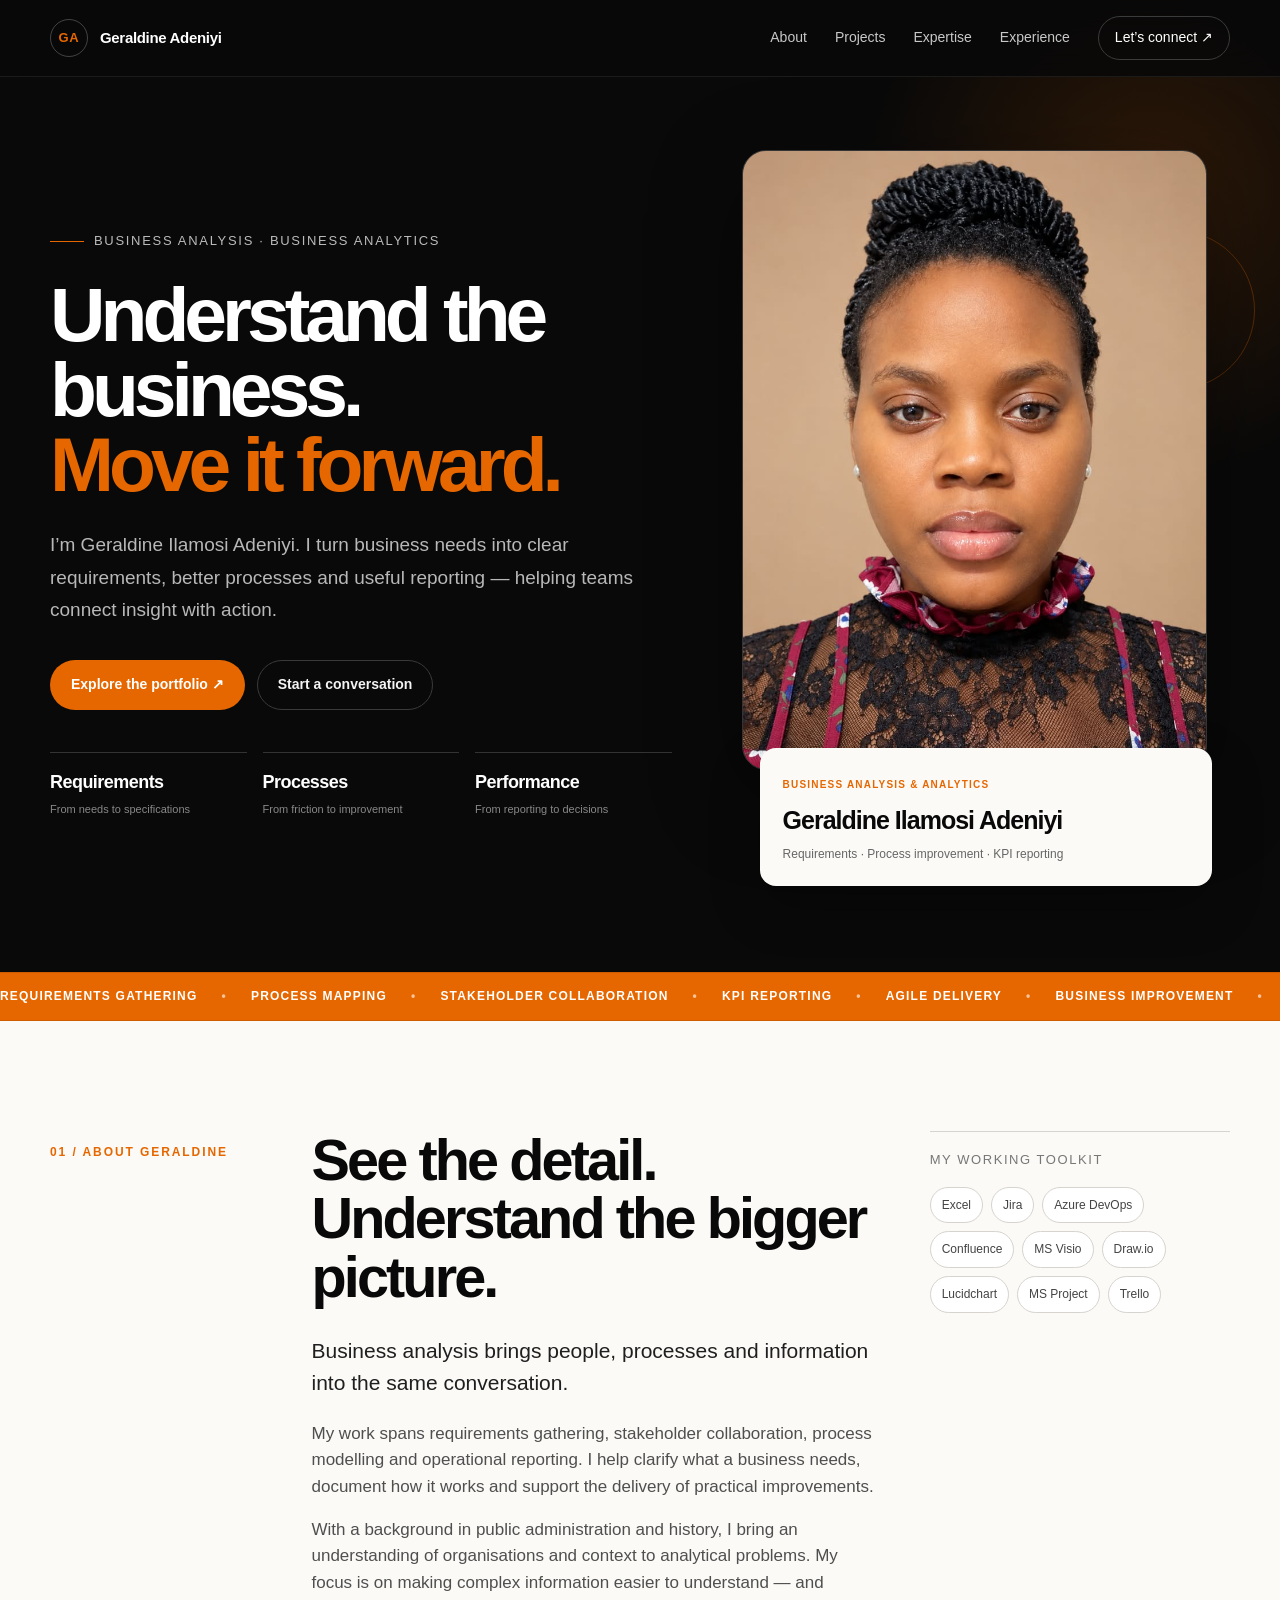
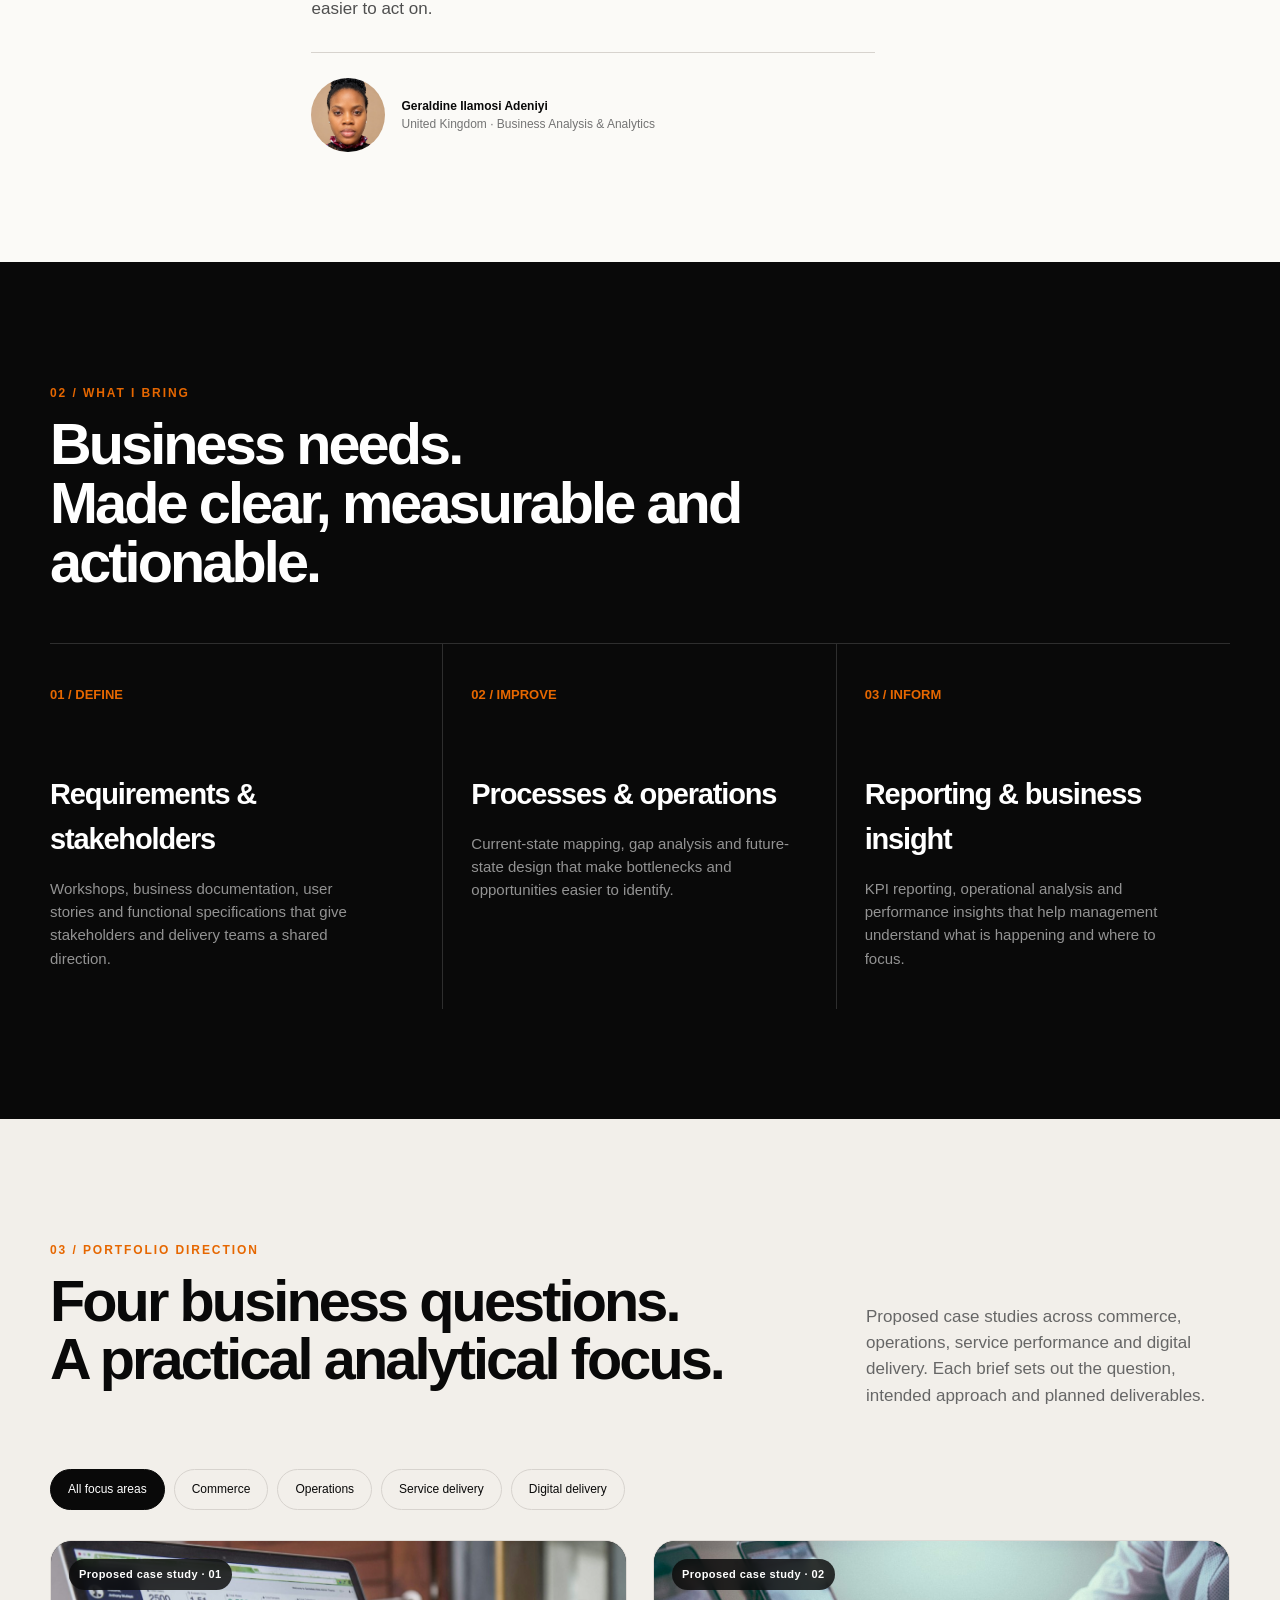
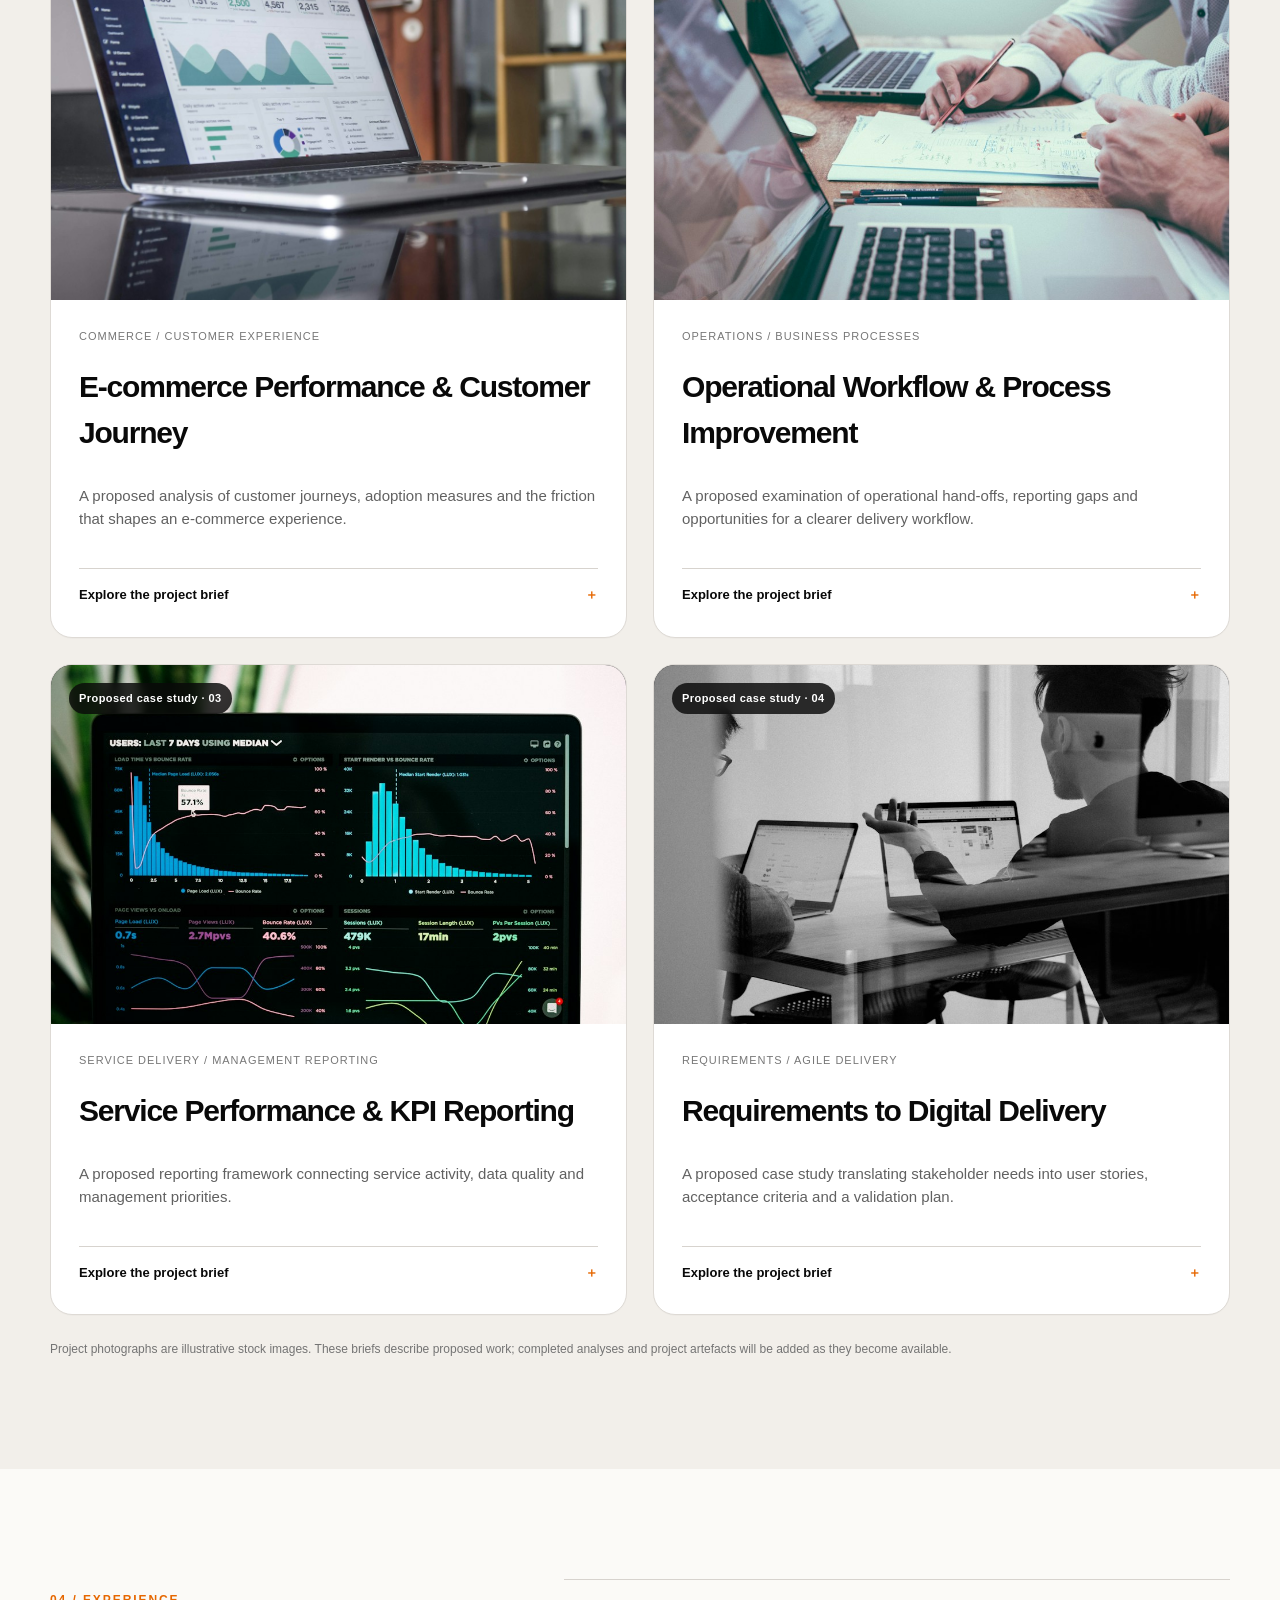
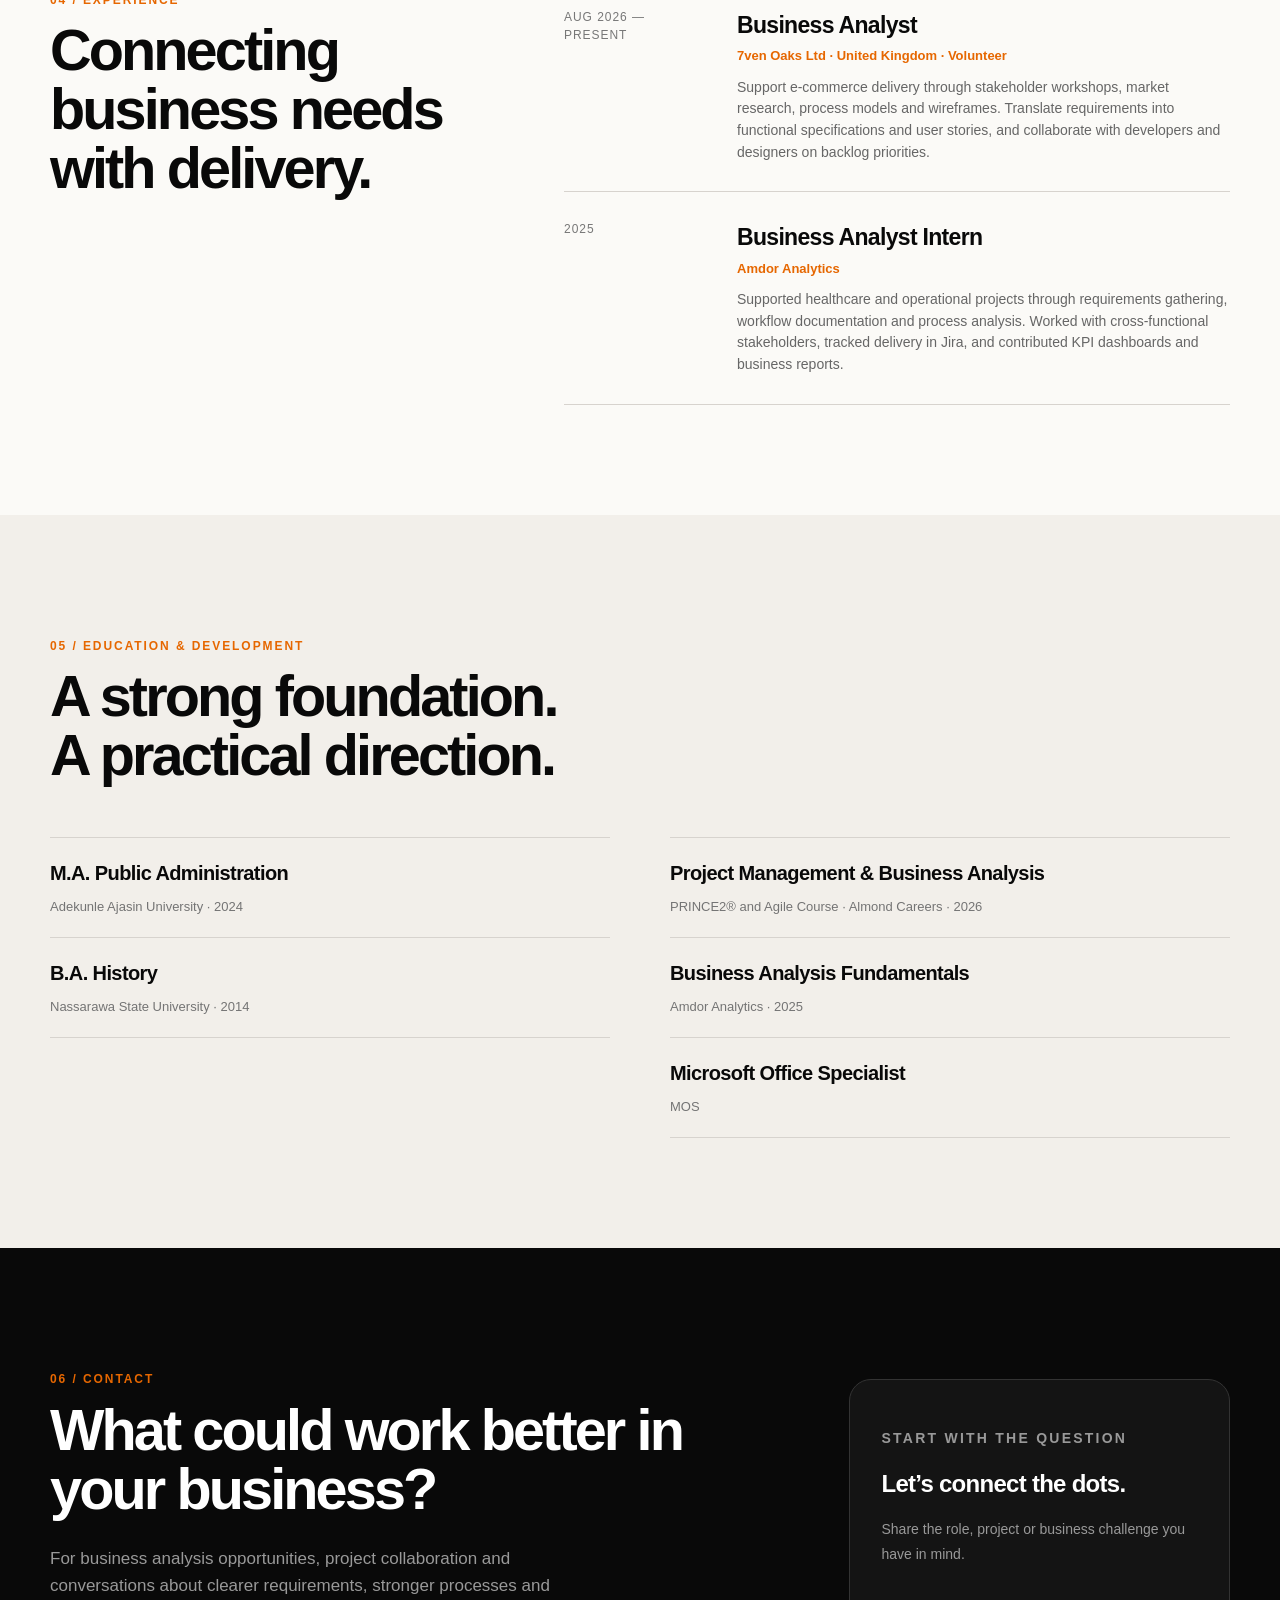
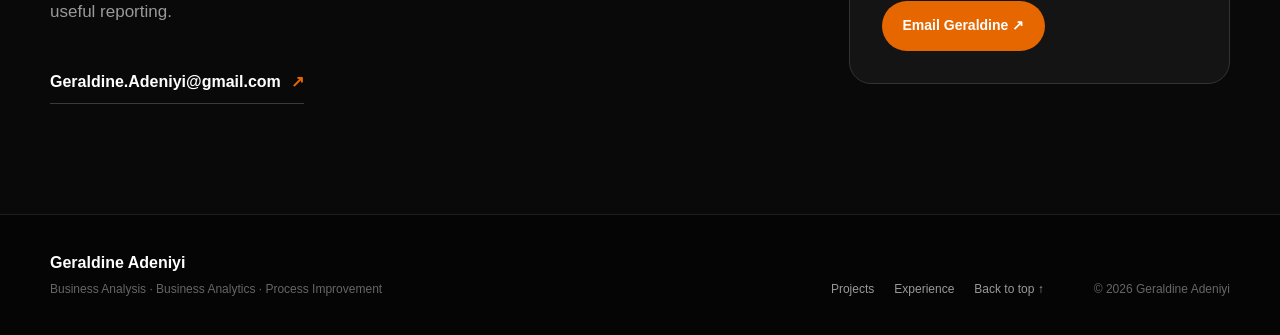
==== index.html @ 1b19dad3 "Add files via upload" ====
<!doctype html><html lang="en"><head><meta charset="utf-8"><meta name="viewport" content="width=device-width,initial-scale=1"><meta name="theme-color" content="#090909"><meta name="description" content="Geraldine Ilamosi Adeniyi — business analysis, process improvement and performance reporting. Connecting business needs with practical solutions."><title>Geraldine Adeniyi | Business Analysis & Analytics</title><link rel="icon" href="assets/favicon.svg" type="image/svg+xml"><link rel="stylesheet" href="styles.css"><script src="script.js" defer></script></head><body><a class="skip-link" href="#main">Skip to content</a><header class="site-header" id="top"><div class="shell nav-wrap"><a class="brand" href="#top"><span class="brand-mark">GA</span><span class="brand-name">Geraldine Adeniyi</span></a><button class="menu-toggle" type="button" aria-expanded="false" aria-controls="primary-nav" aria-label="Open navigation"><span></span><span></span></button><nav id="primary-nav" class="primary-nav" aria-label="Primary navigation"><a href="#about">About</a><a href="#work">Projects</a><a href="#expertise">Expertise</a><a href="#experience">Experience</a><a href="#contact" class="nav-cta">Let’s connect ↗</a></nav></div></header><main id="main"><section class="hero"><div class="shell hero-grid"><div class="hero-copy"><p class="eyebrow"><span></span> Business Analysis · Business Analytics</p><h1>Understand the business.<br><em>Move it forward.</em></h1><p class="hero-lede">I’m Geraldine Ilamosi Adeniyi. I turn business needs into clear requirements, better processes and useful reporting — helping teams connect insight with action.</p><div class="hero-actions"><a class="button button-primary" href="#work">Explore the portfolio ↗</a><a class="button button-ghost" href="#contact">Start a conversation</a></div><div class="hero-proof"><div><strong>Requirements</strong><span>From needs to specifications</span></div><div><strong>Processes</strong><span>From friction to improvement</span></div><div><strong>Performance</strong><span>From reporting to decisions</span></div></div></div><div class="hero-visual"><div class="portrait-frame"><img src="assets/geraldine-adeniyi.jpg" alt="Geraldine Ilamosi Adeniyi" fetchpriority="high" width="810" height="1080"></div><div class="hero-panel"><small>BUSINESS ANALYSIS & ANALYTICS</small><strong>Geraldine Ilamosi Adeniyi</strong><p>Requirements · Process improvement · KPI reporting</p></div><div class="hero-orbit hero-orbit-one"></div></div></div></section><section class="ticker" aria-label="Areas of expertise"><div class="ticker-track"><span>Requirements Gathering</span><b>•</b><span>Process Mapping</span><b>•</b><span>Stakeholder Collaboration</span><b>•</b><span>KPI Reporting</span><b>•</b><span>Agile Delivery</span><b>•</b><span>Business Improvement</span><b>•</b><span>Requirements Gathering</span><b>•</b><span>Process Mapping</span><b>•</b><span>Stakeholder Collaboration</span><b>•</b><span>KPI Reporting</span><b>•</b><span>Agile Delivery</span><b>•</b><span>Business Improvement</span><b>•</b></div></section><section class="section section-light" id="about"><div class="shell about-grid"><p class="section-kicker">01 / About Geraldine</p><div class="about-main"><h2>See the detail.<br>Understand the bigger picture.</h2><p class="lead">Business analysis brings people, processes and information into the same conversation.</p><p>My work spans requirements gathering, stakeholder collaboration, process modelling and operational reporting. I help clarify what a business needs, document how it works and support the delivery of practical improvements.</p><p>With a background in public administration and history, I bring an understanding of organisations and context to analytical problems. My focus is on making complex information easier to understand — and easier to act on.</p><div class="profile-slot"><img src="assets/geraldine-adeniyi.jpg" alt="Geraldine Ilamosi Adeniyi"><p><strong>Geraldine Ilamosi Adeniyi</strong>United Kingdom · Business Analysis & Analytics</p></div></div><aside class="about-aside"><p class="aside-title">My working toolkit</p><div class="chip-grid"><span>Excel</span><span>Jira</span><span>Azure DevOps</span><span>Confluence</span><span>MS Visio</span><span>Draw.io</span><span>Lucidchart</span><span>MS Project</span><span>Trello</span></div></aside></div></section><section id="expertise" class="section section-dark"><div class="shell"><div class="section-heading"><p class="section-kicker">02 / What I bring</p><h2>Business needs.<br>Made clear, measurable and actionable.</h2></div><div class="capability-grid"><article class="capability-card"><span class="card-index">01 / DEFINE</span><h3>Requirements & stakeholders</h3><p>Workshops, business documentation, user stories and functional specifications that give stakeholders and delivery teams a shared direction.</p></article><article class="capability-card"><span class="card-index">02 / IMPROVE</span><h3>Processes & operations</h3><p>Current-state mapping, gap analysis and future-state design that make bottlenecks and opportunities easier to identify.</p></article><article class="capability-card"><span class="card-index">03 / INFORM</span><h3>Reporting & business insight</h3><p>KPI reporting, operational analysis and performance insights that help management understand what is happening and where to focus.</p></article></div></div></section><section class="section section-cream" id="work"><div class="shell"><div class="section-heading split-heading"><div><p class="section-kicker">03 / Portfolio direction</p><h2>Four business questions.<br>A practical analytical focus.</h2></div><p>Proposed case studies across commerce, operations, service performance and digital delivery. Each brief sets out the question, intended approach and planned deliverables.</p></div><div class="filters" aria-label="Filter projects"><button class="active" data-filter="all" aria-pressed="true">All focus areas</button><button data-filter="commerce" aria-pressed="false">Commerce</button><button data-filter="operations" aria-pressed="false">Operations</button><button data-filter="service" aria-pressed="false">Service delivery</button><button data-filter="digital" aria-pressed="false">Digital delivery</button></div><div class="projects-grid project-showcase"><article class="project-card" data-category="commerce"><div class="project-image project-thumbnail"><img src="assets/business-analysis.jpg" alt="Laptop displaying analytical information beside business reports" loading="lazy"><span class="asset-badge">Proposed case study · 01</span></div><div class="project-body"><div class="project-meta"><span>Commerce / Customer experience</span></div><h3>E-commerce Performance & Customer Journey</h3><p>A proposed analysis of customer journeys, adoption measures and the friction that shapes an e-commerce experience.</p><details><summary>Explore the project brief <span>＋</span></summary><div class="brief"><span class="status">PROPOSED · NOT YET COMPLETED</span><h4>The business question</h4><p>How can an e-commerce team identify friction and prioritise changes that support adoption?</p><h4>Planned approach</h4><p>Investigate how customers move from discovery to purchase, and define the measures that help teams understand adoption and conversion.</p><h4>Planned deliverables</h4><p>Customer journey map; KPI framework; requirements catalogue; prioritised recommendations.</p></div></details></div></article><article class="project-card" data-category="operations"><div class="project-image project-thumbnail"><img src="assets/business-planning.jpg" alt="Professionals reviewing documents and business information" loading="lazy"><span class="asset-badge">Proposed case study · 02</span></div><div class="project-body"><div class="project-meta"><span>Operations / Business processes</span></div><h3>Operational Workflow & Process Improvement</h3><p>A proposed examination of operational hand-offs, reporting gaps and opportunities for a clearer delivery workflow.</p><details><summary>Explore the project brief <span>＋</span></summary><div class="brief"><span class="status">PROPOSED · NOT YET COMPLETED</span><h4>The business question</h4><p>Where are process delays occurring, and what information does management need to act?</p><h4>Planned approach</h4><p>Map an operational workflow, identify hand-offs and reporting gaps, and design a more consistent way to monitor delivery.</p><h4>Planned deliverables</h4><p>Current-state process map; gap analysis; future-state workflow; reporting specification.</p></div></details></div></article><article class="project-card" data-category="service"><div class="project-image project-thumbnail"><img src="assets/performance-reporting.jpg" alt="Computer screens showing charts and analytical reports" loading="lazy"><span class="asset-badge">Proposed case study · 03</span></div><div class="project-body"><div class="project-meta"><span>Service delivery / Management reporting</span></div><h3>Service Performance & KPI Reporting</h3><p>A proposed reporting framework connecting service activity, data quality and management priorities.</p><details><summary>Explore the project brief <span>＋</span></summary><div class="brief"><span class="status">PROPOSED · NOT YET COMPLETED</span><h4>The business question</h4><p>Which measures would give a service team a reliable picture of performance?</p><h4>Planned approach</h4><p>Develop a reporting framework that connects service activity, data quality and management decisions in a healthcare or service environment.</p><h4>Planned deliverables</h4><p>KPI definitions; data-quality checklist; dashboard wireframe; reporting cadence.</p></div></details></div></article><article class="project-card" data-category="digital"><div class="project-image project-thumbnail"><img src="assets/team-workshop.jpg" alt="Business team collaborating in a workshop" loading="lazy"><span class="asset-badge">Proposed case study · 04</span></div><div class="project-body"><div class="project-meta"><span>Requirements / Agile delivery</span></div><h3>Requirements to Digital Delivery</h3><p>A proposed case study translating stakeholder needs into user stories, acceptance criteria and a validation plan.</p><details><summary>Explore the project brief <span>＋</span></summary><div class="brief"><span class="status">PROPOSED · NOT YET COMPLETED</span><h4>The business question</h4><p>How can teams maintain alignment between stakeholder needs and the delivered product?</p><h4>Planned approach</h4><p>Structure a business need into clear requirements, user stories and acceptance criteria, with traceability through delivery and testing.</p><h4>Planned deliverables</h4><p>Stakeholder map; requirements matrix; user stories; acceptance criteria; UAT plan.</p></div></details></div></article></div><p class="project-note">Project photographs are illustrative stock images. These briefs describe proposed work; completed analyses and project artefacts will be added as they become available.</p></div></section><section class="section section-light" id="experience"><div class="shell experience-grid"><div class="section-heading"><p class="section-kicker">04 / Experience</p><h2>Connecting business needs with delivery.</h2></div><div class="timeline"><article class="timeline-item"><div class="timeline-date">Aug 2026 — Present</div><div><h3>Business Analyst</h3><p class="org">7ven Oaks Ltd · United Kingdom · Volunteer</p><p>Support e-commerce delivery through stakeholder workshops, market research, process models and wireframes. Translate requirements into functional specifications and user stories, and collaborate with developers and designers on backlog priorities.</p></div></article><article class="timeline-item"><div class="timeline-date">2025</div><div><h3>Business Analyst Intern</h3><p class="org">Amdor Analytics</p><p>Supported healthcare and operational projects through requirements gathering, workflow documentation and process analysis. Worked with cross-functional stakeholders, tracked delivery in Jira, and contributed KPI dashboards and business reports.</p></div></article></div></div></section><section class="section section-cream" id="learning"><div class="shell"><div class="section-heading"><p class="section-kicker">05 / Education & development</p><h2>A strong foundation.<br>A practical direction.</h2></div><div class="learning-grid"><div class="learning-list"><article><h3>M.A. Public Administration</h3><p>Adekunle Ajasin University · 2024</p></article><article><h3>B.A. History</h3><p>Nassarawa State University · 2014</p></article></div><div class="learning-list"><article><h3>Project Management & Business Analysis</h3><p>PRINCE2® and Agile Course · Almond Careers · 2026</p></article><article><h3>Business Analysis Fundamentals</h3><p>Amdor Analytics · 2025</p></article><article><h3>Microsoft Office Specialist</h3><p>MOS</p></article></div></div></div></section><section class="section contact-section" id="contact"><div class="shell contact-grid"><div class="contact-copy"><p class="section-kicker">06 / Contact</p><h2>What could work better in your business?</h2><p>For business analysis opportunities, project collaboration and conversations about clearer requirements, stronger processes and useful reporting.</p><a class="contact-email" href="mailto:Geraldine.Adeniyi@gmail.com">Geraldine.Adeniyi@gmail.com <span>↗</span></a></div><div class="contact-card"><p class="section-kicker">Start with the question</p><h3>Let’s connect the dots.</h3><p>Share the role, project or business challenge you have in mind.</p><a class="button button-primary" href="mailto:Geraldine.Adeniyi@gmail.com">Email Geraldine ↗</a></div></div></section></main><footer class="site-footer"><div class="shell footer-grid"><div><strong>Geraldine Adeniyi</strong><p>Business Analysis · Business Analytics · Process Improvement</p></div><div class="footer-links"><a href="#work">Projects</a><a href="#experience">Experience</a><a href="#top">Back to top ↑</a></div><p class="copyright">© <span id="year">2026</span> Geraldine Adeniyi</p></div></footer></body></html>
---- styles.css ----
:root{
  --ink:#090909;
  --ink-soft:#141414;
  --charcoal:#232323;
  --muted:#747474;
  --line:#d7d3ce;
  --cream:#f2efea;
  --paper:#fbfaf7;
  --white:#ffffff;
  --accent:#e66700;
  --accent-deep:#b84b00;
  --accent-soft:#f6dcc8;
  --radius:22px;
  --shadow:0 18px 60px rgba(0,0,0,.12);
  --shell:min(1180px,calc(100% - 40px));
}
*{box-sizing:border-box}
html{scroll-behavior:smooth}
body{margin:0;background:var(--paper);color:var(--ink);font-family:Inter,ui-sans-serif,-apple-system,BlinkMacSystemFont,"Segoe UI",Roboto,Helvetica,Arial,sans-serif;line-height:1.55;-webkit-font-smoothing:antialiased}
img{display:block;max-width:100%}
a{color:inherit;text-decoration:none}
button,input,textarea,select{font:inherit}
button{color:inherit}
.shell{width:var(--shell);margin-inline:auto}
.skip-link{position:fixed;left:16px;top:-80px;z-index:9999;background:var(--accent);color:#fff;padding:10px 14px;border-radius:9px}.skip-link:focus{top:16px}

.site-header{position:fixed;inset:0 0 auto;z-index:100;background:rgba(9,9,9,.88);backdrop-filter:blur(18px);border-bottom:1px solid rgba(255,255,255,.08)}
.nav-wrap{height:76px;display:flex;align-items:center;justify-content:space-between;gap:30px}
.brand{display:flex;align-items:center;gap:12px;color:#fff;font-weight:750;letter-spacing:-.02em}.brand-mark{display:grid;place-items:center;width:38px;height:38px;border:1px solid rgba(255,255,255,.24);border-radius:50%;color:var(--accent);font-size:13px;letter-spacing:.06em}.brand-name{font-size:15px}
.primary-nav{display:flex;align-items:center;gap:28px;color:#c8c8c8;font-size:14px}.primary-nav a{transition:.25s}.primary-nav a:hover{color:#fff}.nav-cta{border:1px solid #3b3b3b;padding:10px 16px;border-radius:999px;color:#fff!important}.nav-cta:hover{border-color:var(--accent)!important}
.menu-toggle{display:none;background:none;border:0;width:44px;height:44px;place-items:center;padding:0}.menu-toggle span{display:block;width:21px;height:1px;background:#fff;margin:5px auto}

.hero{min-height:820px;background:var(--ink);color:#fff;padding:150px 0 86px;position:relative;overflow:hidden}.hero:before{content:"";position:absolute;width:620px;height:620px;border-radius:50%;background:radial-gradient(circle,rgba(230,103,0,.17),transparent 66%);right:-180px;top:-120px}.hero-grid{display:grid;grid-template-columns:1.12fr .88fr;align-items:center;gap:70px;position:relative;z-index:1}.eyebrow{display:flex;align-items:center;gap:10px;color:#bbb;font-size:13px;text-transform:uppercase;letter-spacing:.13em}.eyebrow span{width:34px;height:1px;background:var(--accent)}
.hero h1{font-size:clamp(52px,6.3vw,88px);line-height:.98;letter-spacing:-.065em;max-width:850px;margin:25px 0 27px;font-weight:650}.hero h1 em{font-style:normal;color:var(--accent)}.hero-lede{max-width:720px;color:#b8b8b8;font-size:19px;line-height:1.7}.hero-actions{display:flex;gap:12px;margin:34px 0 42px;flex-wrap:wrap}.button{display:inline-flex;align-items:center;justify-content:center;gap:9px;border-radius:999px;padding:13px 20px;border:1px solid transparent;cursor:pointer;font-weight:700;font-size:14px;transition:.25s}.button-primary{background:var(--accent);color:#fff}.button-primary:hover{background:#ff7600;transform:translateY(-1px)}.button-ghost{border-color:#3a3a3a;color:#f4f4f4}.button-ghost:hover{border-color:#666;background:#171717}.hero-proof{display:grid;grid-template-columns:repeat(3,1fr);gap:16px;max-width:650px}.hero-proof div{border-top:1px solid #333;padding-top:16px}.hero-proof strong{display:block;font-size:22px;letter-spacing:-.03em}.hero-proof span{display:block;color:#888;font-size:12px;margin-top:4px}
.hero-visual{position:relative;min-height:590px}.portrait-frame{height:590px;border-radius:190px 190px 26px 26px;overflow:hidden;border:1px solid #343434;background:#1a1a1a;position:relative;z-index:2;box-shadow:0 25px 90px rgba(0,0,0,.38)}.portrait-frame img{width:100%;height:100%;object-fit:cover;object-position:center 20%}.availability{position:absolute;z-index:4;bottom:22px;left:-28px;background:#fff;color:#111;padding:12px 16px;border-radius:999px;font-size:12px;font-weight:700;box-shadow:var(--shadow);display:flex;align-items:center;gap:8px}.availability i{width:8px;height:8px;background:var(--accent);border-radius:50%;box-shadow:0 0 0 5px rgba(230,103,0,.12)}.hero-orbit{position:absolute;border:1px solid rgba(230,103,0,.3);border-radius:50%;z-index:1}.hero-orbit-one{width:160px;height:160px;right:-45px;top:100px}.hero-orbit-two{width:80px;height:80px;left:-30px;top:30px}

.ticker{overflow:hidden;background:var(--accent);color:#fff;border-block:1px solid rgba(0,0,0,.1)}.ticker-track{display:flex;gap:24px;align-items:center;white-space:nowrap;width:max-content;padding:14px 0;animation:ticker 38s linear infinite;text-transform:uppercase;font-size:12px;font-weight:800;letter-spacing:.1em}.ticker-track b{opacity:.6}@keyframes ticker{to{transform:translateX(-50%)}}
.section{padding:110px 0}.section-light{background:var(--paper)}.section-dark{background:var(--ink);color:#fff}.section-cream{background:var(--cream)}.section-kicker{font-size:12px;font-weight:800;text-transform:uppercase;letter-spacing:.16em;color:var(--accent)}
.about-grid{display:grid;grid-template-columns:.55fr 1.5fr .8fr;gap:55px;align-items:start}.about-main h2,.section-heading h2,.founder-copy h2,.contact-copy h2{font-size:clamp(40px,4.5vw,64px);line-height:1.02;letter-spacing:-.05em;margin:0 0 28px}.about-main p{font-size:17px;color:#4f4f4f;max-width:790px}.about-main .lead{font-size:21px;color:#1f1f1f}.about-main a{color:var(--accent);font-weight:750}.about-aside{border-top:1px solid var(--line);padding-top:18px}.aside-title{margin:0 0 17px;font-size:13px;text-transform:uppercase;letter-spacing:.12em;color:#777}.chip-grid{display:flex;flex-wrap:wrap;gap:8px}.chip-grid span{border:1px solid #d7d3ce;background:#fff;border-radius:999px;padding:8px 11px;font-size:12px;color:#444}
.section-heading{max-width:850px;margin-bottom:52px}.section-dark .section-heading h2{color:#fff}.capability-grid{display:grid;grid-template-columns:repeat(3,1fr);border-top:1px solid #2e2e2e}.capability-card{padding:38px 28px 24px 0;border-right:1px solid #2e2e2e;min-height:290px}.capability-card+ .capability-card{padding-left:28px}.capability-card:last-child{border-right:0}.card-index{color:var(--accent);font-weight:800;font-size:13px}.capability-card h3{font-size:29px;letter-spacing:-.04em;margin:65px 0 14px}.capability-card p{color:#939393;font-size:15px;max-width:330px}
.split-heading{display:grid;grid-template-columns:1.35fr .65fr;gap:60px;max-width:none;align-items:end}.split-heading p:last-child{color:#666;font-size:17px;margin:0 0 8px}.projects-grid{display:grid;grid-template-columns:repeat(2,1fr);gap:24px}.project-card{background:#fff;border:1px solid #dedad5;border-radius:var(--radius);overflow:hidden;box-shadow:0 1px 0 rgba(0,0,0,.02);transition:.25s}.project-card:hover{transform:translateY(-3px);box-shadow:0 24px 60px rgba(31,23,14,.10)}.project-featured{grid-column:1/-1;display:grid;grid-template-columns:1.25fr .75fr}.project-wide{grid-column:1/-1;display:grid;grid-template-columns:.95fr 1.05fr}.project-image{position:relative;background:#e8e5e0;min-height:310px;display:block;overflow:hidden}.project-featured .project-image,.project-wide .project-image{min-height:420px}.project-image img{width:100%;height:100%;object-fit:cover;transition:transform .5s}.project-card:hover .project-image img{transform:scale(1.015)}.project-image-health img{object-fit:contain;background:#fff;padding:18px}.live-badge,.asset-badge{position:absolute;left:18px;top:18px;border-radius:999px;padding:7px 10px;font-size:11px;font-weight:800;letter-spacing:.04em}.live-badge{background:var(--accent);color:#fff}.asset-badge{background:rgba(9,9,9,.82);color:#fff;backdrop-filter:blur(6px)}.project-body{padding:28px 28px 31px}.project-meta{display:flex;justify-content:space-between;gap:15px;color:#777;font-size:11px;text-transform:uppercase;letter-spacing:.09em}.project-body h3{font-size:30px;letter-spacing:-.04em;margin:19px 0 12px}.project-body p{color:#616161;font-size:15px}.text-link{display:inline-flex;align-items:center;gap:8px;margin-top:8px;font-size:13px;font-weight:800}.text-link span{color:var(--accent);font-size:18px}
.service-groups{display:grid;grid-template-columns:1fr 1fr;gap:22px}.service-group{border:1px solid var(--line);border-radius:var(--radius);padding:32px;background:#fff;min-height:330px}.service-primary{display:flex;flex-direction:column}.service-label{color:var(--accent);font-size:11px;font-weight:800;text-transform:uppercase;letter-spacing:.14em;margin:0}.service-group h3{font-size:35px;letter-spacing:-.04em;margin:50px 0 14px}.service-group>p:not(.service-label){color:#666;max-width:470px}.service-button{margin-top:auto;border:0;border-top:1px solid var(--line);background:transparent;text-align:left;padding:18px 0 0;font-weight:800;cursor:pointer;display:flex;justify-content:space-between}.service-button span{color:var(--accent)}.standalones{grid-column:1/-1;min-height:auto}.standalone-list{margin-top:20px;border-top:1px solid var(--line)}.standalone-list button{width:100%;display:flex;align-items:center;justify-content:space-between;padding:21px 0;border:0;border-bottom:1px solid var(--line);background:none;cursor:pointer;text-align:left;font-size:24px;letter-spacing:-.025em}.standalone-list button:hover span{color:var(--accent)}.standalone-list b{font-size:11px;color:#aaa;letter-spacing:.12em}
.founder-section{background:var(--accent);color:#fff}.founder-grid{display:grid;grid-template-columns:.45fr 1.55fr;gap:70px}.founder-badge{width:150px;height:150px;border:1px solid rgba(255,255,255,.45);border-radius:50%;display:grid;place-items:center;text-transform:uppercase;letter-spacing:.12em;font-size:12px}.founder-copy .section-kicker{color:#1c1c1c}.founder-copy p{max-width:760px;font-size:19px;color:#ffe8d8}.founder-copy .button{background:#111;margin-top:18px}.founder-copy .button:hover{background:#262626}
.experience-grid{display:grid;grid-template-columns:.8fr 1.2fr;gap:70px}.timeline{border-top:1px solid var(--line)}.timeline-item{display:grid;grid-template-columns:145px 1fr;gap:28px;border-bottom:1px solid var(--line);padding:28px 0}.timeline-date{font-size:12px;color:#777;text-transform:uppercase;letter-spacing:.08em}.timeline h3{font-size:23px;letter-spacing:-.03em;margin:0 0 3px}.timeline .org{color:var(--accent);font-weight:700;margin:0 0 10px;font-size:13px}.timeline p{color:#666;font-size:14px;margin:0;max-width:600px}
.contact-section{background:var(--ink);color:#fff}.contact-grid{display:grid;grid-template-columns:.9fr 1.1fr;gap:90px}.contact-copy p:not(.section-kicker){color:#999;font-size:17px;max-width:540px}.contact-email{display:inline-flex;gap:10px;margin-top:28px;color:#fff;font-weight:800;border-bottom:1px solid #3a3a3a;padding-bottom:8px}.contact-email span{color:var(--accent)}.contact-form{display:grid;grid-template-columns:1fr 1fr;gap:18px}.contact-form label{display:grid;gap:8px;color:#aaa;font-size:12px}.contact-form label:nth-of-type(3),.contact-form label:nth-of-type(4){grid-column:1/-1}.contact-form input,.contact-form select,.contact-form textarea{width:100%;background:#141414;border:1px solid #333;border-radius:12px;color:#fff;padding:13px 14px;outline:none}.contact-form textarea{resize:vertical;min-height:145px}.contact-form input:focus,.contact-form select:focus,.contact-form textarea:focus{border-color:var(--accent)}.form-submit{grid-column:1/-1;border:0;justify-content:space-between}.form-note{grid-column:1/-1;color:#727272;font-size:11px}.form-note a{color:#bfbfbf;text-decoration:underline}.hp{position:absolute!important;left:-9999px!important;opacity:0!important}
.site-footer{background:#050505;color:#fff;border-top:1px solid #1d1d1d;padding:36px 0}.footer-grid{display:grid;grid-template-columns:1fr auto auto;align-items:end;gap:50px}.footer-grid strong{font-size:16px}.footer-grid p{color:#666;font-size:12px;margin:4px 0 0}.footer-links{display:flex;gap:20px;color:#999;font-size:12px}.footer-links a:hover{color:var(--accent)}.copyright{white-space:nowrap}
.reveal{opacity:0;transform:translateY(18px);transition:opacity .65s ease,transform .65s ease}.reveal.visible{opacity:1;transform:none}

@media (max-width:980px){
  :root{--shell:min(100% - 32px,760px)}
  .menu-toggle{display:block}.primary-nav{position:absolute;top:76px;left:0;right:0;background:#0d0d0d;border-top:1px solid #272727;padding:22px 24px 28px;display:none;flex-direction:column;align-items:flex-start}.primary-nav.open{display:flex}.nav-cta{margin-top:4px}
  .hero{padding-top:130px}.hero-grid{grid-template-columns:1fr;gap:45px}.hero-copy{order:1}.hero-visual{order:0;max-width:460px;margin-inline:auto;width:100%;min-height:480px}.portrait-frame{height:480px}.hero-proof{max-width:none}
  .about-grid{grid-template-columns:1fr;gap:30px}.about-aside{margin-top:10px}.capability-grid{grid-template-columns:1fr}.capability-card,.capability-card+.capability-card{border-right:0;border-bottom:1px solid #2e2e2e;padding:30px 0;min-height:auto}.capability-card:last-child{border-bottom:0}.capability-card h3{margin-top:38px}
  .split-heading{grid-template-columns:1fr;gap:18px}.projects-grid{grid-template-columns:1fr}.project-featured,.project-wide{grid-column:auto;display:block}.project-featured .project-image,.project-wide .project-image{min-height:340px}.service-groups{grid-template-columns:1fr}.standalones{grid-column:auto}.founder-grid,.experience-grid,.contact-grid{grid-template-columns:1fr}.founder-badge{width:110px;height:110px}.contact-grid{gap:45px}.footer-grid{grid-template-columns:1fr;gap:20px;align-items:start}
}
@media (max-width:640px){
  :root{--shell:calc(100% - 28px);--radius:18px}.section{padding:78px 0}.brand-name{display:none}.hero{min-height:auto;padding:115px 0 64px}.hero h1{font-size:50px}.hero-lede{font-size:17px}.hero-proof{grid-template-columns:1fr 1fr}.hero-proof div:last-child{grid-column:1/-1}.hero-visual{min-height:390px}.portrait-frame{height:390px;border-radius:120px 120px 20px 20px}.availability{left:10px;bottom:14px;max-width:92%}.about-main h2,.section-heading h2,.founder-copy h2,.contact-copy h2{font-size:40px}.about-main .lead{font-size:18px}.project-image,.project-featured .project-image,.project-wide .project-image{min-height:235px}.project-body{padding:23px 20px}.project-body h3{font-size:26px}.service-group{padding:24px}.service-group h3{font-size:30px}.standalone-list button{font-size:20px}.timeline-item{grid-template-columns:1fr;gap:10px}.contact-form{grid-template-columns:1fr}.contact-form label,.contact-form label:nth-of-type(3),.contact-form label:nth-of-type(4),.form-submit,.form-note{grid-column:1}.footer-links{flex-wrap:wrap}.ticker-track{animation-duration:28s}
}
@media (prefers-reduced-motion:reduce){html{scroll-behavior:auto}.ticker-track{animation:none}.reveal{opacity:1;transform:none;transition:none}}

.project-showcase{grid-template-columns:repeat(2,minmax(0,1fr));gap:26px}
.project-showcase .project-card{display:flex;flex-direction:column}
.project-showcase .project-image{min-height:0;aspect-ratio:16/9;background:#111}
.project-thumbnail img{width:100%;height:100%;object-fit:cover;padding:0;background:transparent}
.project-open{position:absolute;right:18px;bottom:18px;background:#fff;color:#111;padding:8px 11px;border-radius:999px;font-size:11px;font-weight:850;opacity:0;transform:translateY(4px);transition:.25s;box-shadow:0 8px 24px rgba(0,0,0,.14)}
.project-thumbnail:hover .project-open{opacity:1;transform:none}
.project-showcase .project-body{display:flex;flex-direction:column;flex:1}
.project-showcase .text-link{margin-top:auto;padding-top:12px}
.cv-section{background:#111;color:#fff;position:relative;overflow:hidden}
.cv-section:before{content:"";position:absolute;width:520px;height:520px;border-radius:50%;right:-180px;top:-220px;background:radial-gradient(circle,rgba(230,103,0,.2),transparent 67%)}
.cv-grid{display:grid;grid-template-columns:1.25fr .75fr;gap:70px;align-items:center;position:relative;z-index:1}
.cv-copy h2{font-size:clamp(40px,4.5vw,64px);line-height:1.02;letter-spacing:-.05em;margin:0 0 24px}
.cv-copy>p:not(.section-kicker){max-width:720px;color:#aaa;font-size:18px}
.role-pills{display:flex;flex-wrap:wrap;gap:9px;margin-top:30px}
.role-pills span{border:1px solid #343434;background:#181818;color:#ddd;border-radius:999px;padding:9px 13px;font-size:12px}
.cv-card{background:#f4f0eb;color:#111;border-radius:24px;padding:34px;min-height:320px;display:flex;flex-direction:column;box-shadow:0 30px 90px rgba(0,0,0,.28)}
.cv-card-label{margin:0 0 auto;color:var(--accent);font-size:11px;text-transform:uppercase;letter-spacing:.15em;font-weight:850}
.cv-card strong{display:block;font-size:31px;letter-spacing:-.04em;margin-bottom:5px}
.cv-card>span{color:#707070;font-size:13px}
.cv-card .button{margin-top:38px;justify-content:space-between}
.cv-card .button b{font-size:18px}
@media (max-width:980px){.project-showcase{grid-template-columns:1fr}.cv-grid{grid-template-columns:1fr}.cv-card{min-height:260px;max-width:560px}.project-open{opacity:1;transform:none}}
@media (max-width:640px){.project-showcase{gap:18px}.cv-card{padding:26px;min-height:240px}.cv-card strong{font-size:27px}.project-open{right:12px;bottom:12px}}

html{scroll-padding-top:95px}a:focus-visible,button:focus-visible,summary:focus-visible{outline:3px solid var(--accent);outline-offset:5px}.reveal{opacity:1;transform:none}.hero-visual{min-height:540px}.portrait-frame{height:540px;border-radius:24px}.portrait-frame img{object-position:center}.visual-caption{position:absolute;top:20px;left:20px;z-index:4;background:#090909b8;color:white;padding:8px 12px;border-radius:20px;font-size:10px;letter-spacing:.08em}.hero-panel{position:absolute;bottom:26px;left:-32px;right:25px;z-index:4;padding:24px;background:#fbfaf7;color:#090909;border-radius:16px;box-shadow:0 20px 50px #0004}.hero-panel small{color:#e66700;font-size:10px;font-weight:800;letter-spacing:.12em}.hero-panel strong{display:block;font-size:25px;line-height:1.15;letter-spacing:-1px;margin:10px 0}.hero-panel p{font-size:12px;color:#666;margin:0}.hero h1{font-size:clamp(50px,6vw,83px)}.photo-note{position:absolute;top:60px;left:20px;color:#fff;background:#090909a0;padding:6px 10px;font-size:9px;border-radius:20px}.hero-proof strong{font-size:18px}.hero-proof span{font-size:11px}.project-showcase .project-image{aspect-ratio:16/10}.project-image img{position:absolute;inset:0}.project-body details{border-top:1px solid var(--line);margin-top:23px;padding-top:16px}.project-body summary{font-size:13px;font-weight:700;cursor:pointer;list-style:none;display:flex;justify-content:space-between}.project-body summary::-webkit-details-marker{display:none}.project-body summary span{color:var(--accent)}.brief{padding-top:20px}.brief h4{font-size:13px;margin:20px 0 8px}.brief p{font-size:13px;line-height:1.75}.status{font-size:10px;color:#b84b00;font-weight:700;letter-spacing:.04em}.filters{display:flex;gap:9px;flex-wrap:wrap;margin-bottom:30px}.filters button{border:1px solid #d7d3ce;background:transparent;border-radius:30px;padding:10px 17px;font-size:12px;cursor:pointer}.filters button.active{background:#090909;color:white;border-color:#090909}.project-card[hidden]{display:none}.project-note{font-size:12px;color:#747474;margin:25px 0 0}.learning-grid{display:grid;grid-template-columns:1fr 1fr;gap:60px}.learning-list{border-top:1px solid var(--line)}.learning-list article{padding:20px 0;border-bottom:1px solid var(--line)}.learning-list h3{font-size:20px;letter-spacing:-.03em;margin:0 0 8px}.learning-list p{font-size:13px;color:#747474;margin:0}.contact-grid{grid-template-columns:1.3fr .7fr;align-items:center}.contact-card{padding:32px;border:1px solid #333;border-radius:22px;background:#141414}.contact-card h3{font-size:24px;letter-spacing:-.03em;margin:0 0 15px}.contact-card p{font-size:14px;color:#999;line-height:1.8}.contact-card .button{margin-top:20px}.profile-slot{display:flex;align-items:center;gap:16px;margin-top:30px;padding-top:25px;border-top:1px solid var(--line)}.profile-slot img{height:64px;width:64px;object-fit:cover;border-radius:50%;filter:grayscale(1)}.profile-slot p{font-size:12px;margin:0!important;color:#747474}.profile-slot strong{display:block;color:#090909}.section-heading h2{max-width:800px}.asset-badge{max-width:calc(100% - 36px)}@media(max-width:980px){.hero-copy{order:0}.hero-visual{order:1;max-width:none;min-height:450px}.portrait-frame{height:450px;border-radius:22px}.hero-panel{left:22px;right:22px}.learning-grid{grid-template-columns:1fr;gap:35px}.contact-grid{grid-template-columns:1fr}}@media(max-width:640px){.hero-visual{min-height:380px}.portrait-frame{height:380px}.hero-panel{padding:20px;bottom:18px;left:15px;right:15px}.hero-panel strong{font-size:23px}.hero h1{font-size:51px}.hero-proof{grid-template-columns:repeat(3,1fr);gap:10px}.hero-proof div:last-child{grid-column:auto}.hero-proof strong{font-size:14px}.hero-proof span{font-size:10px}.brand-name{display:block;font-size:13px}.hero-lede{font-size:16px}.contact-email{font-size:14px}.project-showcase .project-image{min-height:0;aspect-ratio:16/10}.contact-card{padding:25px}.filters button{font-size:11px;padding:9px 12px}}

/* Portrait integration */
.hero-visual{min-height:0}.portrait-frame{height:auto;aspect-ratio:3/4;max-height:620px;border-radius:24px}.portrait-frame img{width:100%;height:100%;object-fit:cover;object-position:center top}.hero-panel{position:relative;bottom:auto;left:auto;right:auto;margin:-22px 18px 0;padding:23px;z-index:4}.hero-panel strong{font-size:25px}.profile-slot img{filter:none;object-position:center 30%;height:74px;width:74px}.hero-orbit-one{right:-25px;top:80px}@media(max-width:980px){.hero-visual{max-width:460px;margin-inline:auto;width:100%;min-height:0}.portrait-frame{height:auto;max-height:none}.hero-panel{left:auto;right:auto;bottom:auto;margin:-20px 15px 0}}@media(max-width:640px){.hero-visual{min-height:0;max-width:400px}.portrait-frame{height:auto;aspect-ratio:3/4;border-radius:20px}.hero-panel{padding:20px;margin:-18px 12px 0;bottom:auto;left:auto;right:auto}.hero-panel strong{font-size:23px}.hero-panel p{font-size:11px}}
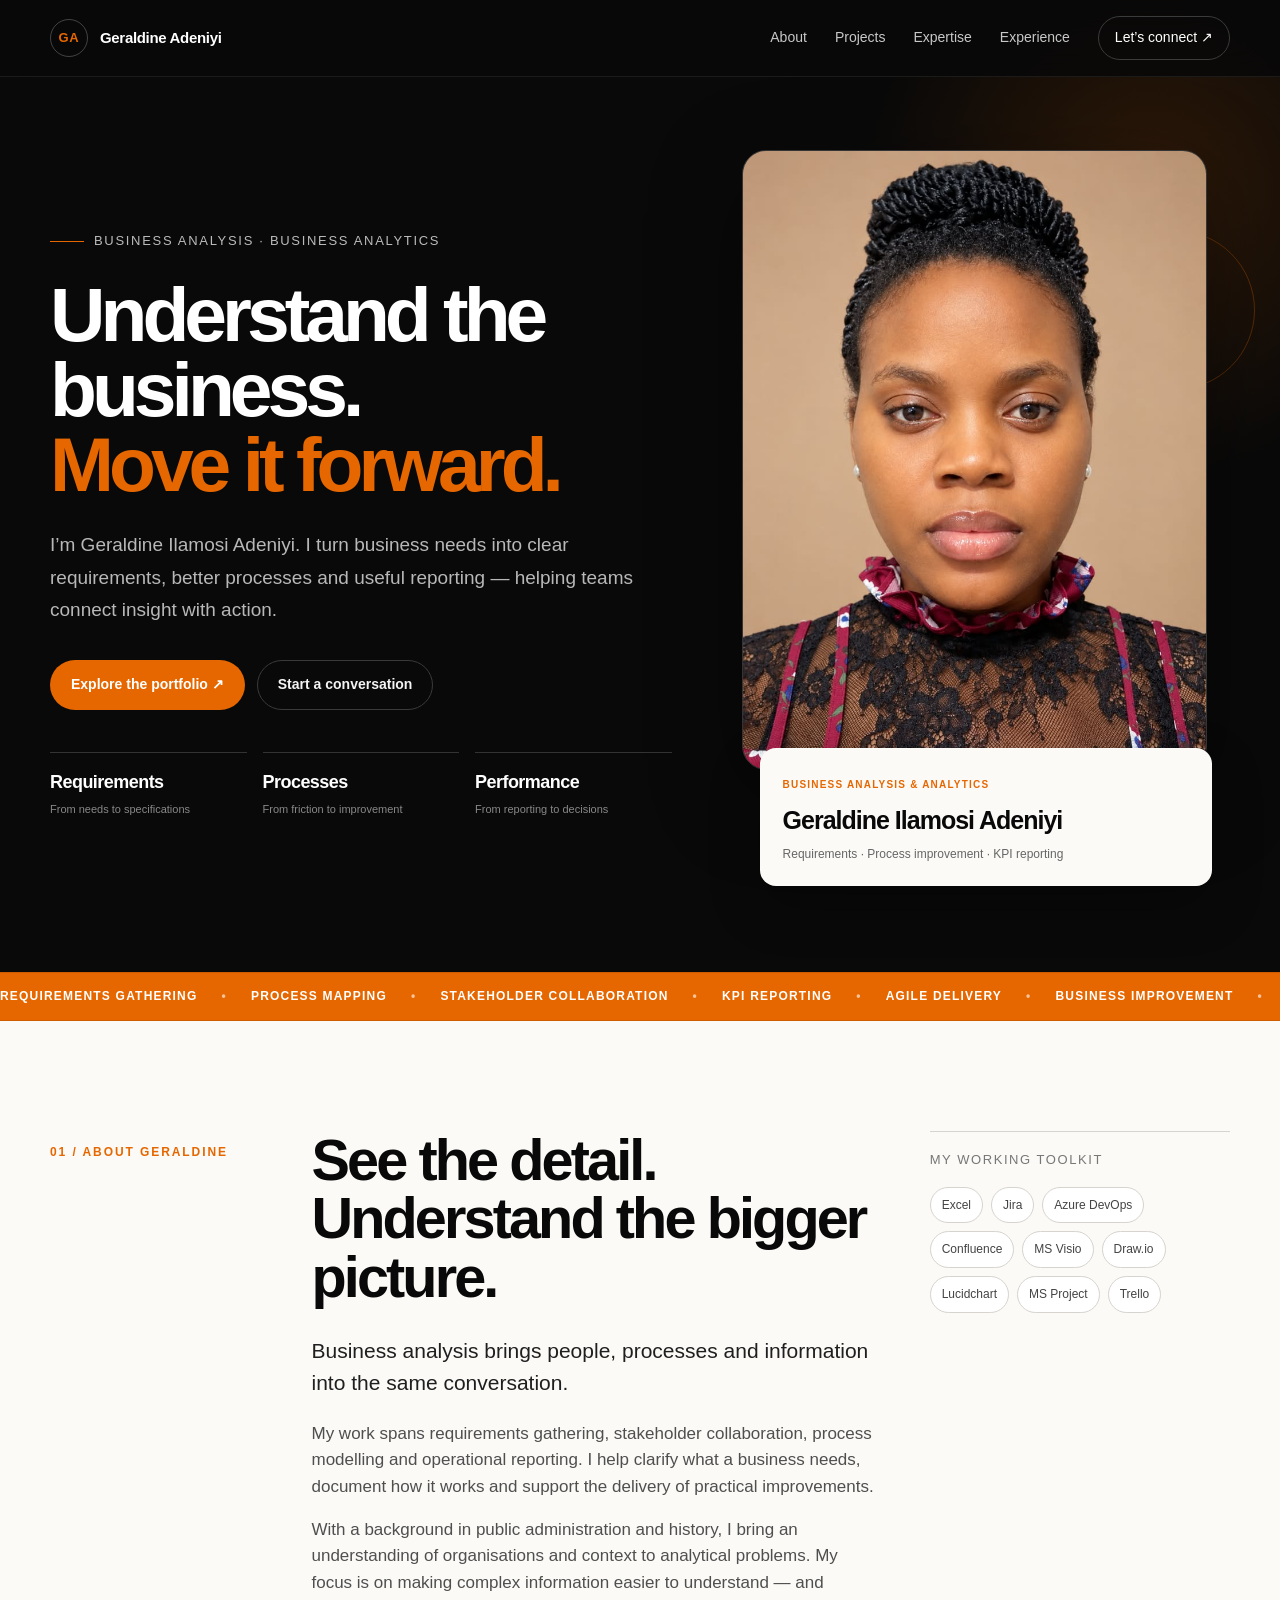
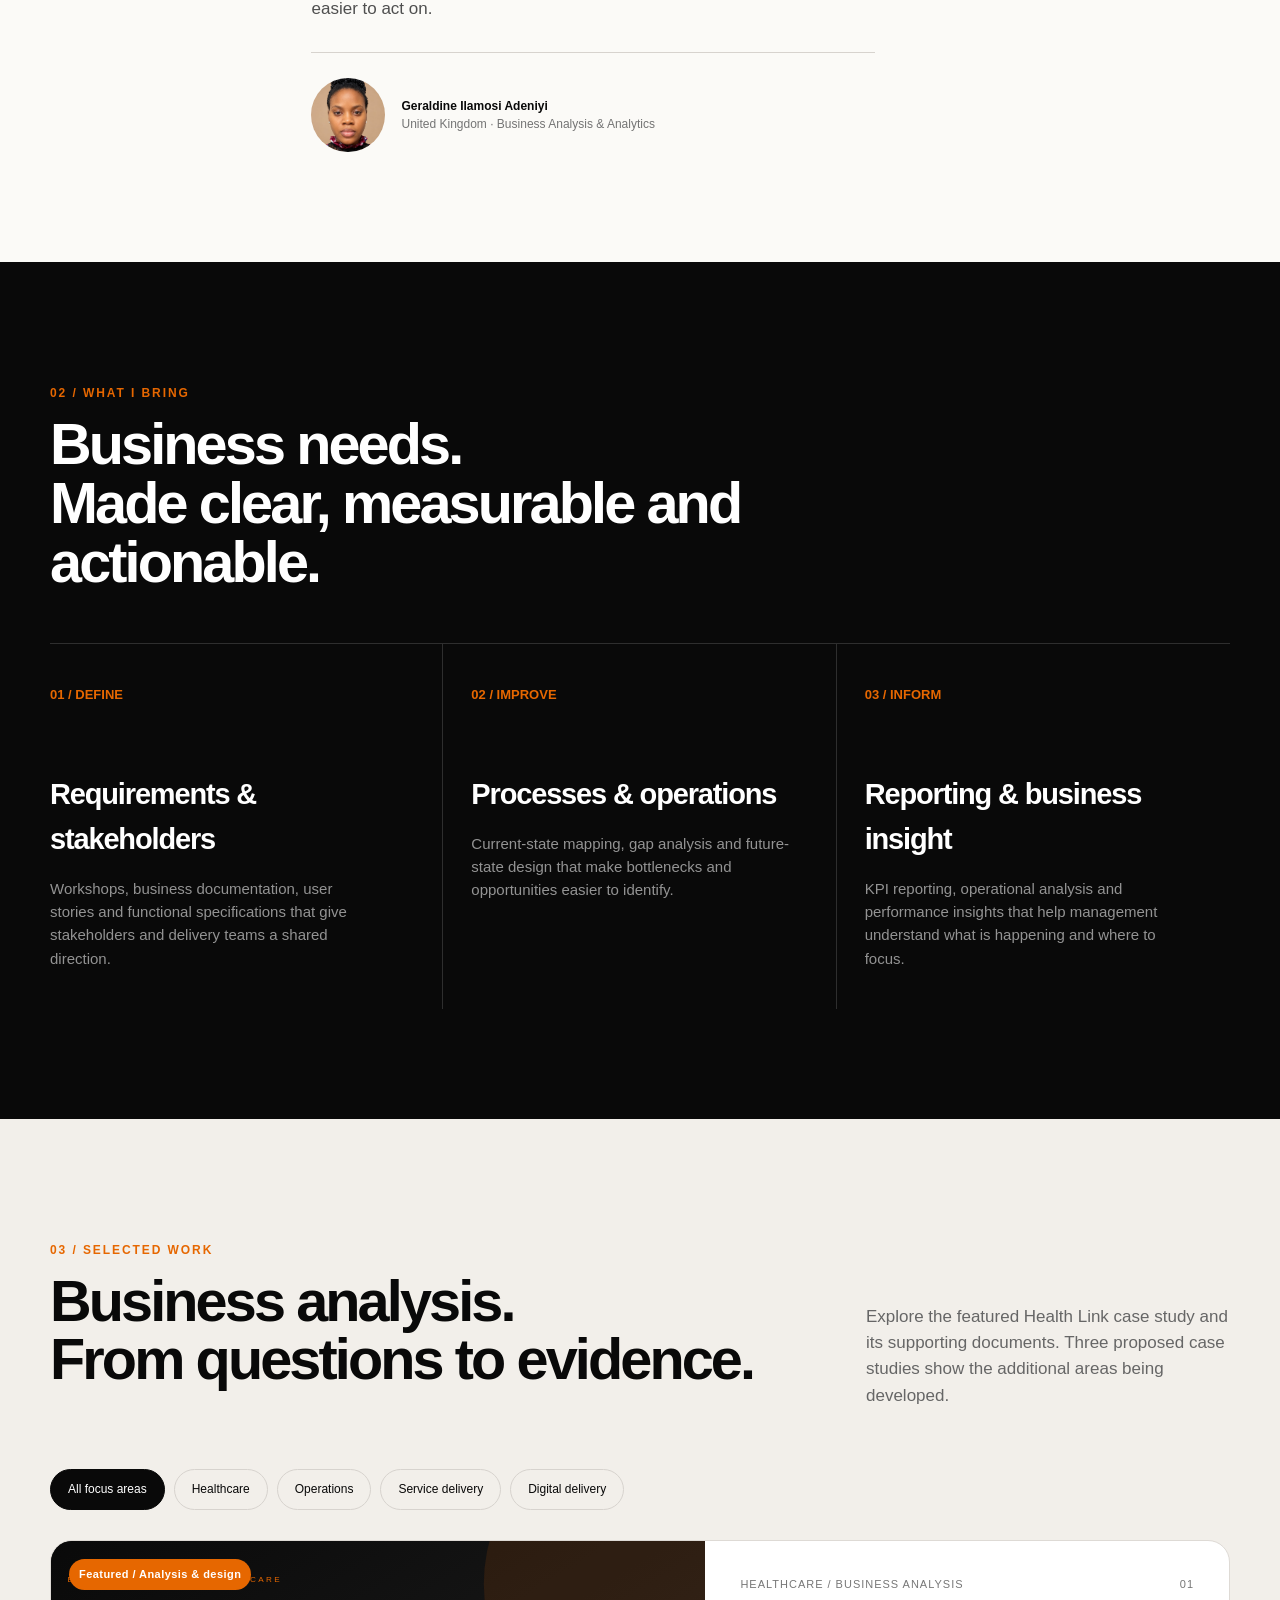
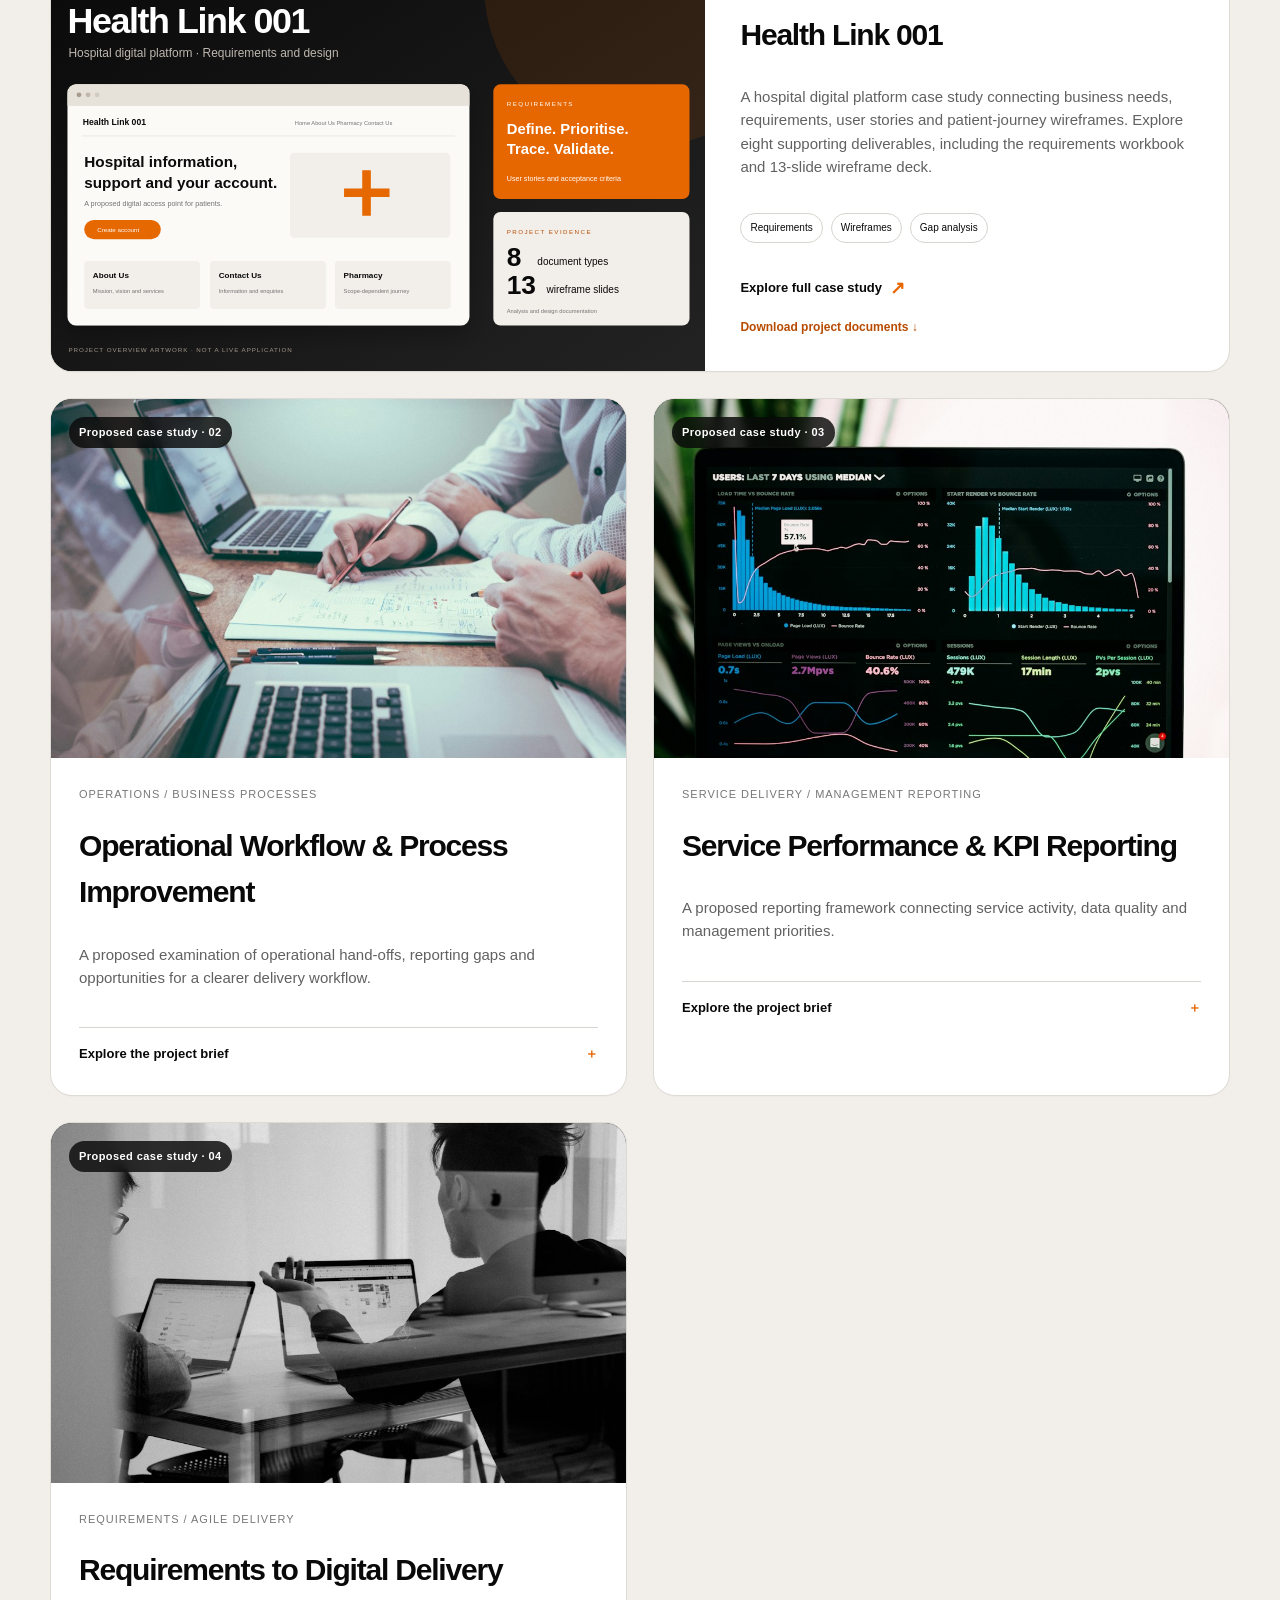
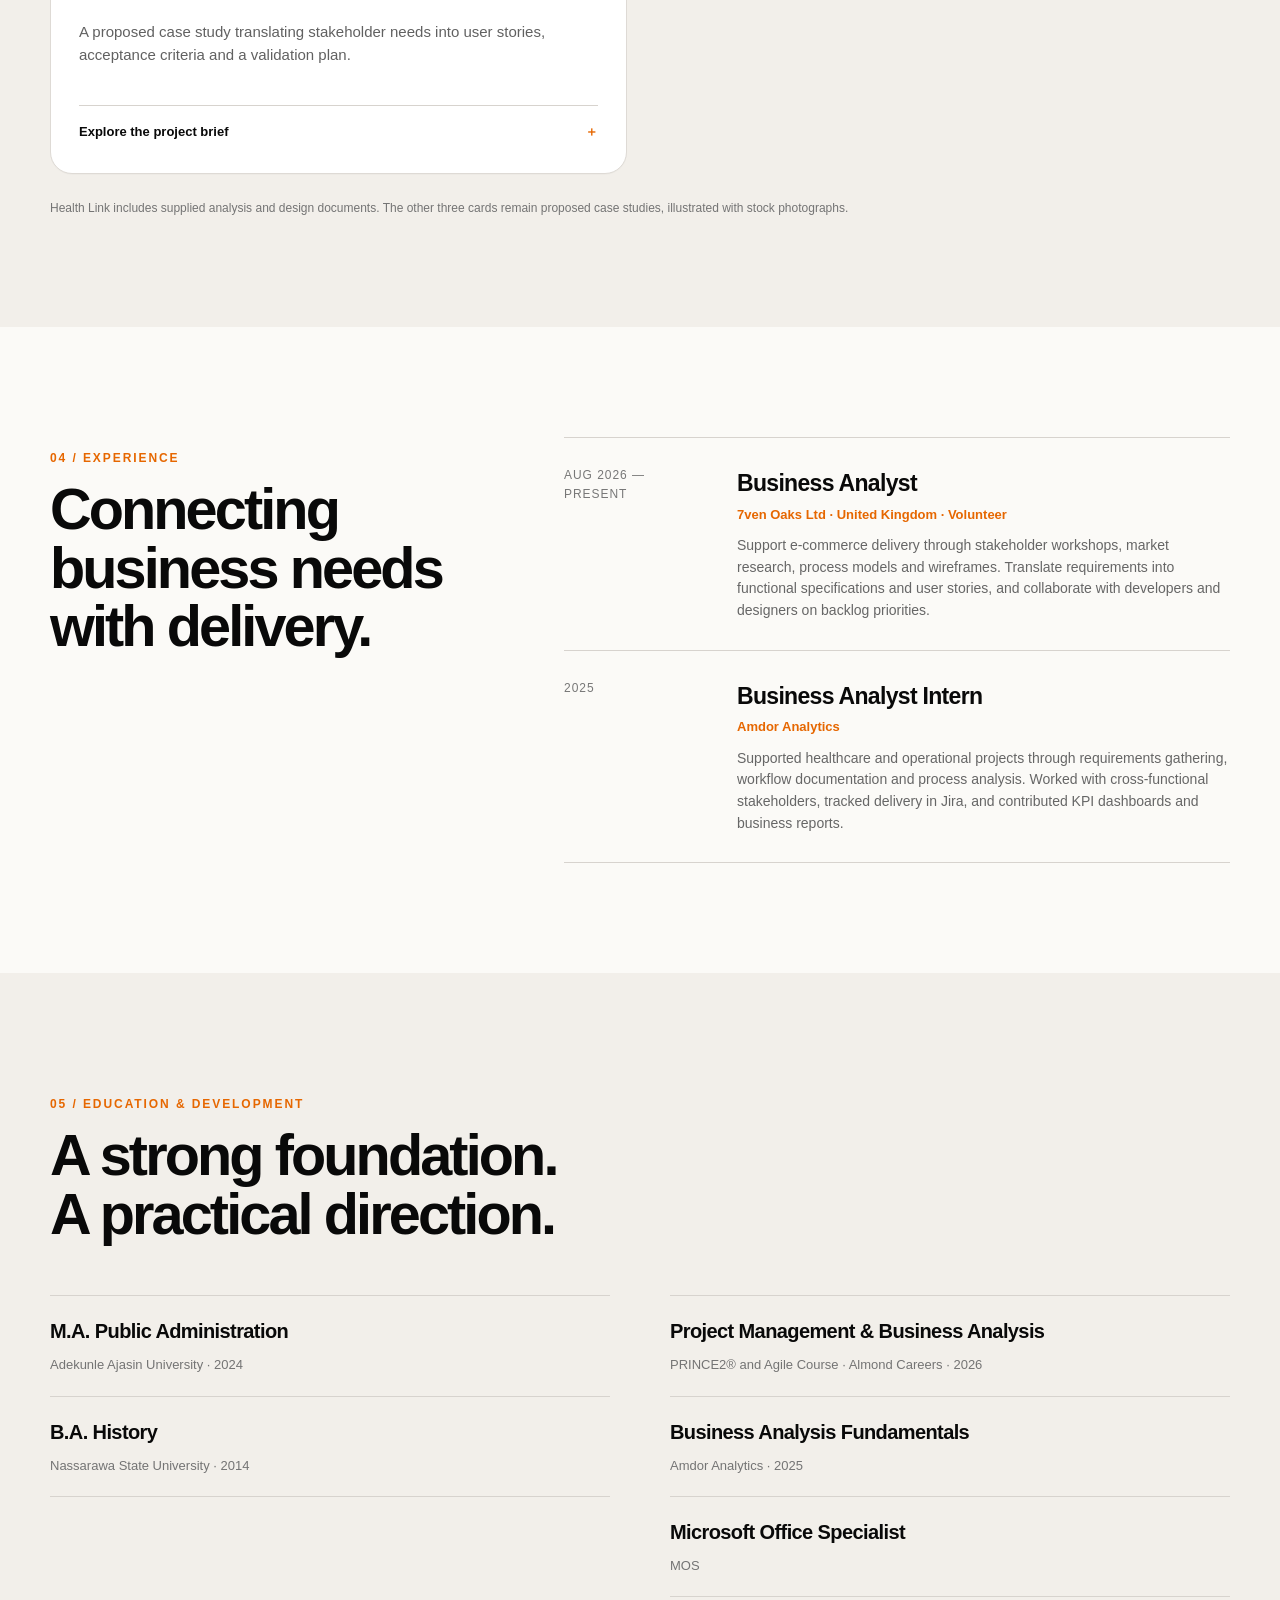
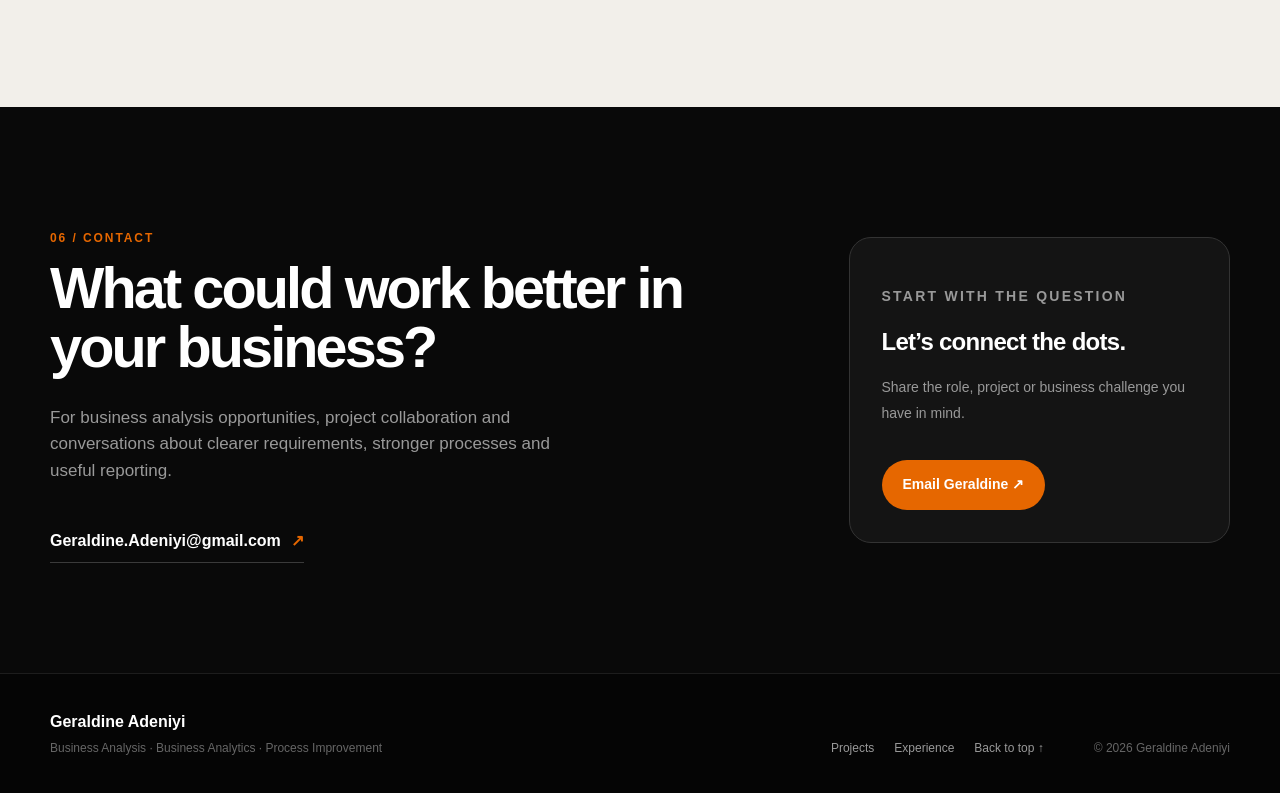
==== commit 3f46150f: "Add files via upload" ====
--- a/index.html
+++ b/index.html
@@ -1 +1 @@
-<!doctype html><html lang="en"><head><meta charset="utf-8"><meta name="viewport" content="width=device-width,initial-scale=1"><meta name="theme-color" content="#090909"><meta name="description" content="Geraldine Ilamosi Adeniyi — business analysis, process improvement and performance reporting. Connecting business needs with practical solutions."><title>Geraldine Adeniyi | Business Analysis & Analytics</title><link rel="icon" href="assets/favicon.svg" type="image/svg+xml"><link rel="stylesheet" href="styles.css"><script src="script.js" defer></script></head><body><a class="skip-link" href="#main">Skip to content</a><header class="site-header" id="top"><div class="shell nav-wrap"><a class="brand" href="#top"><span class="brand-mark">GA</span><span class="brand-name">Geraldine Adeniyi</span></a><button class="menu-toggle" type="button" aria-expanded="false" aria-controls="primary-nav" aria-label="Open navigation"><span></span><span></span></button><nav id="primary-nav" class="primary-nav" aria-label="Primary navigation"><a href="#about">About</a><a href="#work">Projects</a><a href="#expertise">Expertise</a><a href="#experience">Experience</a><a href="#contact" class="nav-cta">Let’s connect ↗</a></nav></div></header><main id="main"><section class="hero"><div class="shell hero-grid"><div class="hero-copy"><p class="eyebrow"><span></span> Business Analysis · Business Analytics</p><h1>Understand the business.<br><em>Move it forward.</em></h1><p class="hero-lede">I’m Geraldine Ilamosi Adeniyi. I turn business needs into clear requirements, better processes and useful reporting — helping teams connect insight with action.</p><div class="hero-actions"><a class="button button-primary" href="#work">Explore the portfolio ↗</a><a class="button button-ghost" href="#contact">Start a conversation</a></div><div class="hero-proof"><div><strong>Requirements</strong><span>From needs to specifications</span></div><div><strong>Processes</strong><span>From friction to improvement</span></div><div><strong>Performance</strong><span>From reporting to decisions</span></div></div></div><div class="hero-visual"><div class="portrait-frame"><img src="assets/geraldine-adeniyi.jpg" alt="Geraldine Ilamosi Adeniyi" fetchpriority="high" width="810" height="1080"></div><div class="hero-panel"><small>BUSINESS ANALYSIS & ANALYTICS</small><strong>Geraldine Ilamosi Adeniyi</strong><p>Requirements · Process improvement · KPI reporting</p></div><div class="hero-orbit hero-orbit-one"></div></div></div></section><section class="ticker" aria-label="Areas of expertise"><div class="ticker-track"><span>Requirements Gathering</span><b>•</b><span>Process Mapping</span><b>•</b><span>Stakeholder Collaboration</span><b>•</b><span>KPI Reporting</span><b>•</b><span>Agile Delivery</span><b>•</b><span>Business Improvement</span><b>•</b><span>Requirements Gathering</span><b>•</b><span>Process Mapping</span><b>•</b><span>Stakeholder Collaboration</span><b>•</b><span>KPI Reporting</span><b>•</b><span>Agile Delivery</span><b>•</b><span>Business Improvement</span><b>•</b></div></section><section class="section section-light" id="about"><div class="shell about-grid"><p class="section-kicker">01 / About Geraldine</p><div class="about-main"><h2>See the detail.<br>Understand the bigger picture.</h2><p class="lead">Business analysis brings people, processes and information into the same conversation.</p><p>My work spans requirements gathering, stakeholder collaboration, process modelling and operational reporting. I help clarify what a business needs, document how it works and support the delivery of practical improvements.</p><p>With a background in public administration and history, I bring an understanding of organisations and context to analytical problems. My focus is on making complex information easier to understand — and easier to act on.</p><div class="profile-slot"><img src="assets/geraldine-adeniyi.jpg" alt="Geraldine Ilamosi Adeniyi"><p><strong>Geraldine Ilamosi Adeniyi</strong>United Kingdom · Business Analysis & Analytics</p></div></div><aside class="about-aside"><p class="aside-title">My working toolkit</p><div class="chip-grid"><span>Excel</span><span>Jira</span><span>Azure DevOps</span><span>Confluence</span><span>MS Visio</span><span>Draw.io</span><span>Lucidchart</span><span>MS Project</span><span>Trello</span></div></aside></div></section><section id="expertise" class="section section-dark"><div class="shell"><div class="section-heading"><p class="section-kicker">02 / What I bring</p><h2>Business needs.<br>Made clear, measurable and actionable.</h2></div><div class="capability-grid"><article class="capability-card"><span class="card-index">01 / DEFINE</span><h3>Requirements & stakeholders</h3><p>Workshops, business documentation, user stories and functional specifications that give stakeholders and delivery teams a shared direction.</p></article><article class="capability-card"><span class="card-index">02 / IMPROVE</span><h3>Processes & operations</h3><p>Current-state mapping, gap analysis and future-state design that make bottlenecks and opportunities easier to identify.</p></article><article class="capability-card"><span class="card-index">03 / INFORM</span><h3>Reporting & business insight</h3><p>KPI reporting, operational analysis and performance insights that help management understand what is happening and where to focus.</p></article></div></div></section><section class="section section-cream" id="work"><div class="shell"><div class="section-heading split-heading"><div><p class="section-kicker">03 / Portfolio direction</p><h2>Four business questions.<br>A practical analytical focus.</h2></div><p>Proposed case studies across commerce, operations, service performance and digital delivery. Each brief sets out the question, intended approach and planned deliverables.</p></div><div class="filters" aria-label="Filter projects"><button class="active" data-filter="all" aria-pressed="true">All focus areas</button><button data-filter="commerce" aria-pressed="false">Commerce</button><button data-filter="operations" aria-pressed="false">Operations</button><button data-filter="service" aria-pressed="false">Service delivery</button><button data-filter="digital" aria-pressed="false">Digital delivery</button></div><div class="projects-grid project-showcase"><article class="project-card" data-category="commerce"><div class="project-image project-thumbnail"><img src="assets/business-analysis.jpg" alt="Laptop displaying analytical information beside business reports" loading="lazy"><span class="asset-badge">Proposed case study · 01</span></div><div class="project-body"><div class="project-meta"><span>Commerce / Customer experience</span></div><h3>E-commerce Performance & Customer Journey</h3><p>A proposed analysis of customer journeys, adoption measures and the friction that shapes an e-commerce experience.</p><details><summary>Explore the project brief <span>＋</span></summary><div class="brief"><span class="status">PROPOSED · NOT YET COMPLETED</span><h4>The business question</h4><p>How can an e-commerce team identify friction and prioritise changes that support adoption?</p><h4>Planned approach</h4><p>Investigate how customers move from discovery to purchase, and define the measures that help teams understand adoption and conversion.</p><h4>Planned deliverables</h4><p>Customer journey map; KPI framework; requirements catalogue; prioritised recommendations.</p></div></details></div></article><article class="project-card" data-category="operations"><div class="project-image project-thumbnail"><img src="assets/business-planning.jpg" alt="Professionals reviewing documents and business information" loading="lazy"><span class="asset-badge">Proposed case study · 02</span></div><div class="project-body"><div class="project-meta"><span>Operations / Business processes</span></div><h3>Operational Workflow & Process Improvement</h3><p>A proposed examination of operational hand-offs, reporting gaps and opportunities for a clearer delivery workflow.</p><details><summary>Explore the project brief <span>＋</span></summary><div class="brief"><span class="status">PROPOSED · NOT YET COMPLETED</span><h4>The business question</h4><p>Where are process delays occurring, and what information does management need to act?</p><h4>Planned approach</h4><p>Map an operational workflow, identify hand-offs and reporting gaps, and design a more consistent way to monitor delivery.</p><h4>Planned deliverables</h4><p>Current-state process map; gap analysis; future-state workflow; reporting specification.</p></div></details></div></article><article class="project-card" data-category="service"><div class="project-image project-thumbnail"><img src="assets/performance-reporting.jpg" alt="Computer screens showing charts and analytical reports" loading="lazy"><span class="asset-badge">Proposed case study · 03</span></div><div class="project-body"><div class="project-meta"><span>Service delivery / Management reporting</span></div><h3>Service Performance & KPI Reporting</h3><p>A proposed reporting framework connecting service activity, data quality and management priorities.</p><details><summary>Explore the project brief <span>＋</span></summary><div class="brief"><span class="status">PROPOSED · NOT YET COMPLETED</span><h4>The business question</h4><p>Which measures would give a service team a reliable picture of performance?</p><h4>Planned approach</h4><p>Develop a reporting framework that connects service activity, data quality and management decisions in a healthcare or service environment.</p><h4>Planned deliverables</h4><p>KPI definitions; data-quality checklist; dashboard wireframe; reporting cadence.</p></div></details></div></article><article class="project-card" data-category="digital"><div class="project-image project-thumbnail"><img src="assets/team-workshop.jpg" alt="Business team collaborating in a workshop" loading="lazy"><span class="asset-badge">Proposed case study · 04</span></div><div class="project-body"><div class="project-meta"><span>Requirements / Agile delivery</span></div><h3>Requirements to Digital Delivery</h3><p>A proposed case study translating stakeholder needs into user stories, acceptance criteria and a validation plan.</p><details><summary>Explore the project brief <span>＋</span></summary><div class="brief"><span class="status">PROPOSED · NOT YET COMPLETED</span><h4>The business question</h4><p>How can teams maintain alignment between stakeholder needs and the delivered product?</p><h4>Planned approach</h4><p>Structure a business need into clear requirements, user stories and acceptance criteria, with traceability through delivery and testing.</p><h4>Planned deliverables</h4><p>Stakeholder map; requirements matrix; user stories; acceptance criteria; UAT plan.</p></div></details></div></article></div><p class="project-note">Project photographs are illustrative stock images. These briefs describe proposed work; completed analyses and project artefacts will be added as they become available.</p></div></section><section class="section section-light" id="experience"><div class="shell experience-grid"><div class="section-heading"><p class="section-kicker">04 / Experience</p><h2>Connecting business needs with delivery.</h2></div><div class="timeline"><article class="timeline-item"><div class="timeline-date">Aug 2026 — Present</div><div><h3>Business Analyst</h3><p class="org">7ven Oaks Ltd · United Kingdom · Volunteer</p><p>Support e-commerce delivery through stakeholder workshops, market research, process models and wireframes. Translate requirements into functional specifications and user stories, and collaborate with developers and designers on backlog priorities.</p></div></article><article class="timeline-item"><div class="timeline-date">2025</div><div><h3>Business Analyst Intern</h3><p class="org">Amdor Analytics</p><p>Supported healthcare and operational projects through requirements gathering, workflow documentation and process analysis. Worked with cross-functional stakeholders, tracked delivery in Jira, and contributed KPI dashboards and business reports.</p></div></article></div></div></section><section class="section section-cream" id="learning"><div class="shell"><div class="section-heading"><p class="section-kicker">05 / Education & development</p><h2>A strong foundation.<br>A practical direction.</h2></div><div class="learning-grid"><div class="learning-list"><article><h3>M.A. Public Administration</h3><p>Adekunle Ajasin University · 2024</p></article><article><h3>B.A. History</h3><p>Nassarawa State University · 2014</p></article></div><div class="learning-list"><article><h3>Project Management & Business Analysis</h3><p>PRINCE2® and Agile Course · Almond Careers · 2026</p></article><article><h3>Business Analysis Fundamentals</h3><p>Amdor Analytics · 2025</p></article><article><h3>Microsoft Office Specialist</h3><p>MOS</p></article></div></div></div></section><section class="section contact-section" id="contact"><div class="shell contact-grid"><div class="contact-copy"><p class="section-kicker">06 / Contact</p><h2>What could work better in your business?</h2><p>For business analysis opportunities, project collaboration and conversations about clearer requirements, stronger processes and useful reporting.</p><a class="contact-email" href="mailto:Geraldine.Adeniyi@gmail.com">Geraldine.Adeniyi@gmail.com <span>↗</span></a></div><div class="contact-card"><p class="section-kicker">Start with the question</p><h3>Let’s connect the dots.</h3><p>Share the role, project or business challenge you have in mind.</p><a class="button button-primary" href="mailto:Geraldine.Adeniyi@gmail.com">Email Geraldine ↗</a></div></div></section></main><footer class="site-footer"><div class="shell footer-grid"><div><strong>Geraldine Adeniyi</strong><p>Business Analysis · Business Analytics · Process Improvement</p></div><div class="footer-links"><a href="#work">Projects</a><a href="#experience">Experience</a><a href="#top">Back to top ↑</a></div><p class="copyright">© <span id="year">2026</span> Geraldine Adeniyi</p></div></footer></body></html>+<!doctype html><html lang="en"><head><meta charset="utf-8"><meta name="viewport" content="width=device-width,initial-scale=1"><meta name="theme-color" content="#090909"><meta name="description" content="Geraldine Ilamosi Adeniyi — business analysis, process improvement and performance reporting. Connecting business needs with practical solutions."><title>Geraldine Adeniyi | Business Analysis & Analytics</title><link rel="icon" href="assets/favicon.svg" type="image/svg+xml"><link rel="stylesheet" href="styles.css"><script src="script.js" defer></script></head><body><a class="skip-link" href="#main">Skip to content</a><header class="site-header" id="top"><div class="shell nav-wrap"><a class="brand" href="#top"><span class="brand-mark">GA</span><span class="brand-name">Geraldine Adeniyi</span></a><button class="menu-toggle" type="button" aria-expanded="false" aria-controls="primary-nav" aria-label="Open navigation"><span></span><span></span></button><nav id="primary-nav" class="primary-nav" aria-label="Primary navigation"><a href="#about">About</a><a href="#work">Projects</a><a href="#expertise">Expertise</a><a href="#experience">Experience</a><a href="#contact" class="nav-cta">Let’s connect ↗</a></nav></div></header><main id="main"><section class="hero"><div class="shell hero-grid"><div class="hero-copy"><p class="eyebrow"><span></span> Business Analysis · Business Analytics</p><h1>Understand the business.<br><em>Move it forward.</em></h1><p class="hero-lede">I’m Geraldine Ilamosi Adeniyi. I turn business needs into clear requirements, better processes and useful reporting — helping teams connect insight with action.</p><div class="hero-actions"><a class="button button-primary" href="#work">Explore the portfolio ↗</a><a class="button button-ghost" href="#contact">Start a conversation</a></div><div class="hero-proof"><div><strong>Requirements</strong><span>From needs to specifications</span></div><div><strong>Processes</strong><span>From friction to improvement</span></div><div><strong>Performance</strong><span>From reporting to decisions</span></div></div></div><div class="hero-visual"><div class="portrait-frame"><img src="assets/geraldine-adeniyi.jpg" alt="Geraldine Ilamosi Adeniyi" fetchpriority="high" width="810" height="1080"></div><div class="hero-panel"><small>BUSINESS ANALYSIS & ANALYTICS</small><strong>Geraldine Ilamosi Adeniyi</strong><p>Requirements · Process improvement · KPI reporting</p></div><div class="hero-orbit hero-orbit-one"></div></div></div></section><section class="ticker" aria-label="Areas of expertise"><div class="ticker-track"><span>Requirements Gathering</span><b>•</b><span>Process Mapping</span><b>•</b><span>Stakeholder Collaboration</span><b>•</b><span>KPI Reporting</span><b>•</b><span>Agile Delivery</span><b>•</b><span>Business Improvement</span><b>•</b><span>Requirements Gathering</span><b>•</b><span>Process Mapping</span><b>•</b><span>Stakeholder Collaboration</span><b>•</b><span>KPI Reporting</span><b>•</b><span>Agile Delivery</span><b>•</b><span>Business Improvement</span><b>•</b></div></section><section class="section section-light" id="about"><div class="shell about-grid"><p class="section-kicker">01 / About Geraldine</p><div class="about-main"><h2>See the detail.<br>Understand the bigger picture.</h2><p class="lead">Business analysis brings people, processes and information into the same conversation.</p><p>My work spans requirements gathering, stakeholder collaboration, process modelling and operational reporting. I help clarify what a business needs, document how it works and support the delivery of practical improvements.</p><p>With a background in public administration and history, I bring an understanding of organisations and context to analytical problems. My focus is on making complex information easier to understand — and easier to act on.</p><div class="profile-slot"><img src="assets/geraldine-adeniyi.jpg" alt="Geraldine Ilamosi Adeniyi"><p><strong>Geraldine Ilamosi Adeniyi</strong>United Kingdom · Business Analysis & Analytics</p></div></div><aside class="about-aside"><p class="aside-title">My working toolkit</p><div class="chip-grid"><span>Excel</span><span>Jira</span><span>Azure DevOps</span><span>Confluence</span><span>MS Visio</span><span>Draw.io</span><span>Lucidchart</span><span>MS Project</span><span>Trello</span></div></aside></div></section><section id="expertise" class="section section-dark"><div class="shell"><div class="section-heading"><p class="section-kicker">02 / What I bring</p><h2>Business needs.<br>Made clear, measurable and actionable.</h2></div><div class="capability-grid"><article class="capability-card"><span class="card-index">01 / DEFINE</span><h3>Requirements & stakeholders</h3><p>Workshops, business documentation, user stories and functional specifications that give stakeholders and delivery teams a shared direction.</p></article><article class="capability-card"><span class="card-index">02 / IMPROVE</span><h3>Processes & operations</h3><p>Current-state mapping, gap analysis and future-state design that make bottlenecks and opportunities easier to identify.</p></article><article class="capability-card"><span class="card-index">03 / INFORM</span><h3>Reporting & business insight</h3><p>KPI reporting, operational analysis and performance insights that help management understand what is happening and where to focus.</p></article></div></div></section><section class="section section-cream" id="work"><div class="shell"><div class="section-heading split-heading"><div><p class="section-kicker">03 / Selected work</p><h2>Business analysis.<br>From questions to evidence.</h2></div><p>Explore the featured Health Link case study and its supporting documents. Three proposed case studies show the additional areas being developed.</p></div><div class="filters" aria-label="Filter projects"><button class="active" data-filter="all" aria-pressed="true">All focus areas</button><button data-filter="healthcare" aria-pressed="false">Healthcare</button><button data-filter="operations" aria-pressed="false">Operations</button><button data-filter="service" aria-pressed="false">Service delivery</button><button data-filter="digital" aria-pressed="false">Digital delivery</button></div><div class="projects-grid project-showcase"><article class="project-card hl-featured" data-category="healthcare"><a class="project-image project-thumbnail" href="health-link.html" aria-label="Explore Health Link 001 case study"><img src="assets/health-link/health-link-overview.svg" alt="Health Link 001 hospital digital platform requirements and design overview" loading="lazy" width="1440" height="900"><span class="live-badge">Featured / Analysis & design</span><span class="project-open">Explore case study ↗</span></a><div class="project-body"><div class="project-meta"><span>Healthcare / Business Analysis</span><span>01</span></div><h3>Health Link 001</h3><p>A hospital digital platform case study connecting business needs, requirements, user stories and patient-journey wireframes. Explore eight supporting deliverables, including the requirements workbook and 13-slide wireframe deck.</p><div class="hl-card-tags"><span>Requirements</span><span>Wireframes</span><span>Gap analysis</span></div><a class="text-link" href="health-link.html">Explore full case study <span>↗</span></a><a class="hl-card-download" href="assets/health-link/health-link-project-documents.zip" download>Download project documents ↓</a></div></article><article class="project-card" data-category="operations"><div class="project-image project-thumbnail"><img src="assets/business-planning.jpg" alt="Professionals reviewing documents and business information" loading="lazy"><span class="asset-badge">Proposed case study · 02</span></div><div class="project-body"><div class="project-meta"><span>Operations / Business processes</span></div><h3>Operational Workflow & Process Improvement</h3><p>A proposed examination of operational hand-offs, reporting gaps and opportunities for a clearer delivery workflow.</p><details><summary>Explore the project brief <span>＋</span></summary><div class="brief"><span class="status">PROPOSED · NOT YET COMPLETED</span><h4>The business question</h4><p>Where are process delays occurring, and what information does management need to act?</p><h4>Planned approach</h4><p>Map an operational workflow, identify hand-offs and reporting gaps, and design a more consistent way to monitor delivery.</p><h4>Planned deliverables</h4><p>Current-state process map; gap analysis; future-state workflow; reporting specification.</p></div></details></div></article><article class="project-card" data-category="service"><div class="project-image project-thumbnail"><img src="assets/performance-reporting.jpg" alt="Computer screens showing charts and analytical reports" loading="lazy"><span class="asset-badge">Proposed case study · 03</span></div><div class="project-body"><div class="project-meta"><span>Service delivery / Management reporting</span></div><h3>Service Performance & KPI Reporting</h3><p>A proposed reporting framework connecting service activity, data quality and management priorities.</p><details><summary>Explore the project brief <span>＋</span></summary><div class="brief"><span class="status">PROPOSED · NOT YET COMPLETED</span><h4>The business question</h4><p>Which measures would give a service team a reliable picture of performance?</p><h4>Planned approach</h4><p>Develop a reporting framework that connects service activity, data quality and management decisions in a healthcare or service environment.</p><h4>Planned deliverables</h4><p>KPI definitions; data-quality checklist; dashboard wireframe; reporting cadence.</p></div></details></div></article><article class="project-card" data-category="digital"><div class="project-image project-thumbnail"><img src="assets/team-workshop.jpg" alt="Business team collaborating in a workshop" loading="lazy"><span class="asset-badge">Proposed case study · 04</span></div><div class="project-body"><div class="project-meta"><span>Requirements / Agile delivery</span></div><h3>Requirements to Digital Delivery</h3><p>A proposed case study translating stakeholder needs into user stories, acceptance criteria and a validation plan.</p><details><summary>Explore the project brief <span>＋</span></summary><div class="brief"><span class="status">PROPOSED · NOT YET COMPLETED</span><h4>The business question</h4><p>How can teams maintain alignment between stakeholder needs and the delivered product?</p><h4>Planned approach</h4><p>Structure a business need into clear requirements, user stories and acceptance criteria, with traceability through delivery and testing.</p><h4>Planned deliverables</h4><p>Stakeholder map; requirements matrix; user stories; acceptance criteria; UAT plan.</p></div></details></div></article></div><p class="project-note">Health Link includes supplied analysis and design documents. The other three cards remain proposed case studies, illustrated with stock photographs.</p></div></section><section class="section section-light" id="experience"><div class="shell experience-grid"><div class="section-heading"><p class="section-kicker">04 / Experience</p><h2>Connecting business needs with delivery.</h2></div><div class="timeline"><article class="timeline-item"><div class="timeline-date">Aug 2026 — Present</div><div><h3>Business Analyst</h3><p class="org">7ven Oaks Ltd · United Kingdom · Volunteer</p><p>Support e-commerce delivery through stakeholder workshops, market research, process models and wireframes. Translate requirements into functional specifications and user stories, and collaborate with developers and designers on backlog priorities.</p></div></article><article class="timeline-item"><div class="timeline-date">2025</div><div><h3>Business Analyst Intern</h3><p class="org">Amdor Analytics</p><p>Supported healthcare and operational projects through requirements gathering, workflow documentation and process analysis. Worked with cross-functional stakeholders, tracked delivery in Jira, and contributed KPI dashboards and business reports.</p></div></article></div></div></section><section class="section section-cream" id="learning"><div class="shell"><div class="section-heading"><p class="section-kicker">05 / Education & development</p><h2>A strong foundation.<br>A practical direction.</h2></div><div class="learning-grid"><div class="learning-list"><article><h3>M.A. Public Administration</h3><p>Adekunle Ajasin University · 2024</p></article><article><h3>B.A. History</h3><p>Nassarawa State University · 2014</p></article></div><div class="learning-list"><article><h3>Project Management & Business Analysis</h3><p>PRINCE2® and Agile Course · Almond Careers · 2026</p></article><article><h3>Business Analysis Fundamentals</h3><p>Amdor Analytics · 2025</p></article><article><h3>Microsoft Office Specialist</h3><p>MOS</p></article></div></div></div></section><section class="section contact-section" id="contact"><div class="shell contact-grid"><div class="contact-copy"><p class="section-kicker">06 / Contact</p><h2>What could work better in your business?</h2><p>For business analysis opportunities, project collaboration and conversations about clearer requirements, stronger processes and useful reporting.</p><a class="contact-email" href="mailto:Geraldine.Adeniyi@gmail.com">Geraldine.Adeniyi@gmail.com <span>↗</span></a></div><div class="contact-card"><p class="section-kicker">Start with the question</p><h3>Let’s connect the dots.</h3><p>Share the role, project or business challenge you have in mind.</p><a class="button button-primary" href="mailto:Geraldine.Adeniyi@gmail.com">Email Geraldine ↗</a></div></div></section></main><footer class="site-footer"><div class="shell footer-grid"><div><strong>Geraldine Adeniyi</strong><p>Business Analysis · Business Analytics · Process Improvement</p></div><div class="footer-links"><a href="#work">Projects</a><a href="#experience">Experience</a><a href="#top">Back to top ↑</a></div><p class="copyright">© <span id="year">2026</span> Geraldine Adeniyi</p></div></footer></body></html>
--- a/styles.css
+++ b/styles.css
@@ -86,3 +86,6 @@
 
 /* Portrait integration */
 .hero-visual{min-height:0}.portrait-frame{height:auto;aspect-ratio:3/4;max-height:620px;border-radius:24px}.portrait-frame img{width:100%;height:100%;object-fit:cover;object-position:center top}.hero-panel{position:relative;bottom:auto;left:auto;right:auto;margin:-22px 18px 0;padding:23px;z-index:4}.hero-panel strong{font-size:25px}.profile-slot img{filter:none;object-position:center 30%;height:74px;width:74px}.hero-orbit-one{right:-25px;top:80px}@media(max-width:980px){.hero-visual{max-width:460px;margin-inline:auto;width:100%;min-height:0}.portrait-frame{height:auto;max-height:none}.hero-panel{left:auto;right:auto;bottom:auto;margin:-20px 15px 0}}@media(max-width:640px){.hero-visual{min-height:0;max-width:400px}.portrait-frame{height:auto;aspect-ratio:3/4;border-radius:20px}.hero-panel{padding:20px;margin:-18px 12px 0;bottom:auto;left:auto;right:auto}.hero-panel strong{font-size:23px}.hero-panel p{font-size:11px}}
+
+/* Health Link project and case study */
+.hl-featured{grid-column:1/-1;display:grid!important;grid-template-columns:1.25fr 1fr}.hl-featured[hidden]{display:none!important}.project-showcase .hl-featured .project-image{aspect-ratio:auto;min-height:370px}.hl-featured .project-image img{object-fit:cover}.hl-featured .project-body{padding:35px}.hl-card-tags,.hl-tags{display:flex;gap:8px;flex-wrap:wrap;margin:20px 0}.hl-card-tags span{font-size:10px;padding:6px 9px;border:1px solid var(--line);border-radius:20px}.hl-card-download{font-size:12px;color:var(--accent-deep);font-weight:700;margin-top:15px}.hl-hero{padding:120px 0 65px;background:var(--ink);color:white}.hl-back{display:inline-block;color:#aaa;font-size:12px;margin-bottom:28px}.hl-hero h1{font-size:clamp(52px,7vw,88px);line-height:1;letter-spacing:-.055em;margin:20px 0}.hl-hero h1 span{display:block;color:var(--accent);font-size:.55em;margin-top:17px}.hl-lede{font-size:20px;color:#bbb;max-width:720px;line-height:1.7}.hl-tags span{border:1px solid #393939;border-radius:20px;padding:7px 12px;font-size:11px;color:#ccc}.hl-cover{width:100%;border-radius:20px;border:1px solid #333;margin-top:48px}.hl-caption{font-size:11px;color:#8d8d8d;margin-bottom:0}.hl-intro{display:grid;grid-template-columns:.9fr 1.1fr;gap:85px}.hl-intro h2{font-size:clamp(35px,4vw,53px);line-height:1.07;letter-spacing:-.045em;margin:15px 0}.hl-intro p:not(.section-kicker){font-size:15px;line-height:1.85;color:#616161}.hl-intro .hl-lead{font-size:20px!important;color:#232323!important;line-height:1.6!important}.hl-status{font-size:12px!important;border-top:1px solid var(--line);padding-top:18px;margin-top:24px}.hl-steps{display:grid;grid-template-columns:repeat(4,1fr);gap:30px}.hl-steps article{border-top:1px solid #333;padding-top:25px}.hl-steps b{color:var(--accent);font-size:13px}.hl-steps h3{font-size:24px;letter-spacing:-.03em;margin-top:30px;line-height:1.15}.hl-steps p{color:#999;font-size:14px;line-height:1.8}.hl-areas{display:grid;grid-template-columns:1fr 1fr;gap:25px}.hl-areas article{background:var(--paper);border-radius:18px;padding:32px;border:1px solid var(--line)}.hl-areas span{font-size:10px;color:var(--accent-deep);letter-spacing:.06em;font-weight:800}.hl-areas h3{font-size:25px;line-height:1.2;letter-spacing:-.035em;margin-top:22px}.hl-areas p{font-size:14px;line-height:1.8;color:#616161}.hl-downloads{display:grid;grid-template-columns:repeat(2,1fr);gap:18px}.hl-downloads article{background:white;border:1px solid var(--line);padding:28px;border-radius:15px;display:flex;flex-direction:column}.hl-filetype{font-size:10px;letter-spacing:.08em;color:var(--accent-deep);font-weight:800}.hl-downloads h3{font-size:23px;letter-spacing:-.03em;margin:20px 0 10px;line-height:1.2}.hl-downloads p{font-size:14px;line-height:1.8;color:#666}.hl-downloads a{display:flex;justify-content:space-between;border-top:1px solid var(--line);padding-top:15px;margin-top:auto;font-size:12px;font-weight:800}.hl-downloads a span{color:var(--accent-deep)}.hl-pack{margin-top:30px;padding:30px;background:var(--ink);color:white;border-radius:16px;display:flex;justify-content:space-between;gap:25px;align-items:center}.hl-pack h3{margin:0;font-size:22px}.hl-pack p{font-size:13px;color:#aaa;margin-bottom:0}@media(max-width:980px){.hl-featured{grid-template-columns:1fr!important}.project-showcase .hl-featured .project-image{min-height:0;aspect-ratio:16/10}.hl-intro{grid-template-columns:1fr;gap:20px}.hl-steps{grid-template-columns:1fr 1fr}.hl-featured .project-body{padding:28px}}@media(max-width:640px){.hl-hero{padding-top:110px}.hl-hero h1{font-size:51px}.hl-lede{font-size:17px}.hl-cover{margin-top:30px;border-radius:12px}.hl-steps,.hl-areas,.hl-downloads{grid-template-columns:1fr}.hl-pack{display:block;padding:25px}.hl-pack .button{margin-top:25px}.hl-downloads article,.hl-areas article{padding:25px}.hl-featured .project-body{padding:23px 20px}.hl-hero .hero-actions .button{font-size:12px}.hl-featured .live-badge{font-size:9px;top:12px;left:12px}}
